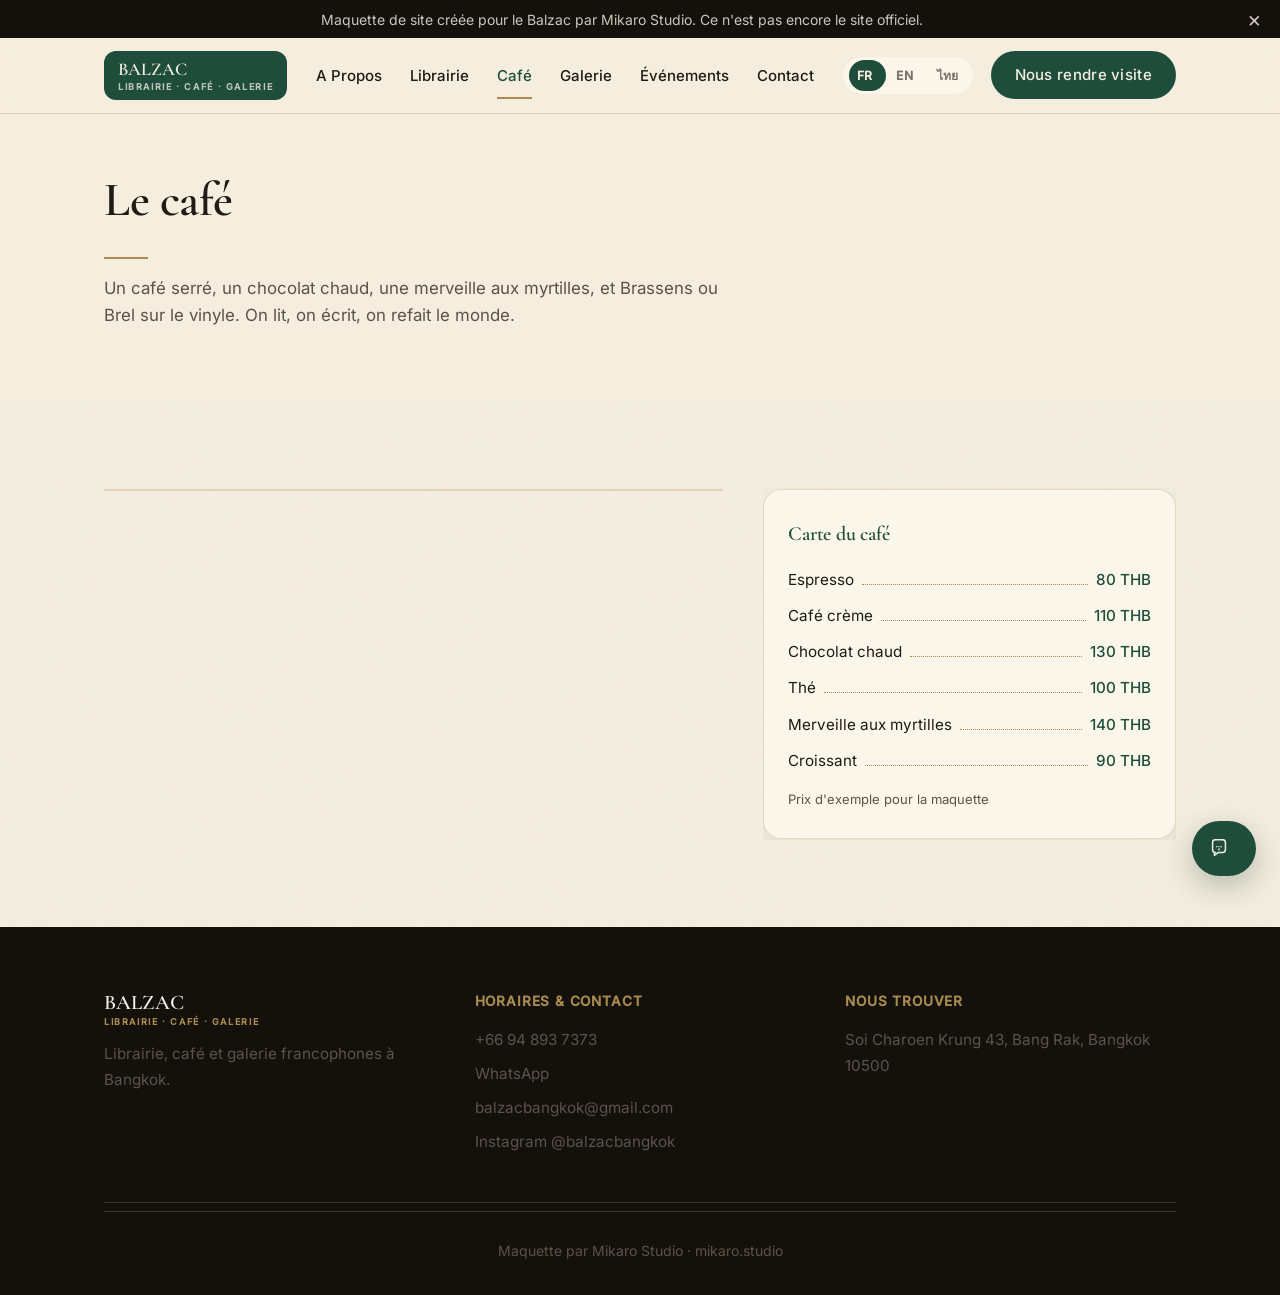
==== cafe.html @ 1f60bd19 "Add Balzac Bangkok live design preview site. Paper and Ink themed static preview with six pages, FR/" ====
<!DOCTYPE html>
<html lang="fr" data-i18n-page-title="title.cafe">
<head>
<meta charset="UTF-8">
<script>document.documentElement.classList.add('js');</script>
<meta name="viewport" content="width=device-width, initial-scale=1.0">
<meta name="robots" content="noindex, nofollow">
<link rel="icon" href="favicon.svg" type="image/svg+xml">
<title>Le caf&eacute; - Balzac Bangkok</title>
<meta name="description" content="Balzac Bangkok caf&eacute;: espresso, hot chocolate and Brassens on vinyl on Charoen Krung 43.">
<link rel="preload" href="fonts/cormorant-garamond-600-latin.woff2" as="font" type="font/woff2" crossorigin>
<link rel="preload" href="fonts/inter-400.woff2" as="font" type="font/woff2" crossorigin>
<link rel="preload" href="fonts/inter-500.woff2" as="font" type="font/woff2" crossorigin>
<link rel="stylesheet" href="assets/css/main.css">
</head>
<body>

<div class="preview-ribbon" role="note">
  <p data-i18n="ribbon.text">Maquette de site cr&eacute;&eacute;e pour le Balzac par Mikaro Studio. Ce n'est pas encore le site officiel.</p>
  <button type="button" class="preview-ribbon-close" aria-label="Close this message" data-i18n-aria-label="ribbon.close">&times;</button>
</div>

<header class="site-header">
  <div class="header-inner">
    <a href="index.html" class="brand-chip logo-missing" aria-label="Balzac Bangkok">
      <span class="brand-chip-text"><span class="name">BALZAC</span><span class="sub">LIBRAIRIE &middot; CAF&Eacute; &middot; GALERIE</span></span>
    </a>
    <div class="nav-drawer">
      <button type="button" class="drawer-close" aria-label="Close menu" data-i18n-aria-label="drawer.close"><svg viewBox="0 0 24 24" fill="none" aria-hidden="true"><path d="M6 6l12 12M18 6L6 18" stroke="currentColor" stroke-width="2" stroke-linecap="round"></path></svg></button>
      <nav class="main-nav" id="primary-nav" aria-label="Primary">
        <ul>
          <li><a href="index.html" data-i18n="nav.about">A Propos</a></li>
          <li><a href="librairie.html" data-i18n="nav.librairie">Librairie</a></li>
          <li><a href="cafe.html" data-i18n="nav.cafe">Caf&eacute;</a></li>
          <li><a href="galerie.html" data-i18n="nav.galerie">Galerie</a></li>
          <li><a href="events.html" data-i18n="nav.events">&Eacute;v&eacute;nements</a></li>
          <li><a href="contact.html" data-i18n="nav.contact">Contact</a></li>
        </ul>
      </nav>
      <div class="header-actions">
        <div class="lang-toggle seg" role="group" aria-label="Language">
          <button type="button" data-lang="fr">FR</button>
          <button type="button" data-lang="en">EN</button>
          <button type="button" data-lang="th">&#x0E44;&#x0E17;&#x0E22;</button>
        </div>
        <a href="contact.html#visit" class="btn btn-cta-header"><span data-i18n="nav.cta">Nous rendre visite</span></a>
      </div>
    </div>
    <div class="nav-scrim"></div>
    <button type="button" class="hamburger" aria-label="Menu" data-i18n-aria-label="hamburger.label" aria-expanded="false" aria-controls="primary-nav"><span></span><span></span><span></span></button>
  </div>
</header>

<main>
  <section class="page-hero">
    <div class="container">
      <div class="section-head" data-reveal>
        <h1 data-i18n="c.h1">Le caf&eacute;</h1>
        <div class="brass-line"></div>
        <p class="section-sub" data-i18n="c.p">Un caf&eacute; serr&eacute;, un chocolat chaud, une merveille aux myrtilles, et Brassens ou Brel sur le vinyle. On lit, on &eacute;crit, on refait le monde.</p>
      </div>
    </div>
  </section>

  <section class="cafe-section">
    <div class="container">
      <div class="cafe-layout">
        <div class="cafe-frame media-frame" data-reveal data-curtain>
          <img class="frame-img" src="assets/img/cafe1.jpeg" alt="" data-i18n-alt="alt.cafe" data-fallback loading="lazy" decoding="async">
        </div>
        <div class="cafe-menu-card" data-reveal="scale">
          <h3 data-i18n="c.menu.title">Carte du caf&eacute;</h3>
          <div class="cafe-menu-list">
            <div class="cafe-menu-row"><span class="name" data-i18n="c.item1">Espresso</span><span class="leader" aria-hidden="true"></span><span class="price">80 THB</span></div>
            <div class="cafe-menu-row"><span class="name" data-i18n="c.item2">Caf&eacute; cr&egrave;me</span><span class="leader" aria-hidden="true"></span><span class="price">110 THB</span></div>
            <div class="cafe-menu-row"><span class="name" data-i18n="c.item3">Chocolat chaud</span><span class="leader" aria-hidden="true"></span><span class="price">130 THB</span></div>
            <div class="cafe-menu-row"><span class="name" data-i18n="c.item4">Th&eacute;</span><span class="leader" aria-hidden="true"></span><span class="price">100 THB</span></div>
            <div class="cafe-menu-row"><span class="name" data-i18n="c.item5">Merveille aux myrtilles</span><span class="leader" aria-hidden="true"></span><span class="price">140 THB</span></div>
            <div class="cafe-menu-row"><span class="name" data-i18n="c.item6">Croissant</span><span class="leader" aria-hidden="true"></span><span class="price">90 THB</span></div>
          </div>
          <p class="cafe-menu-note" data-i18n="c.note">Prix d'exemple pour la maquette</p>
        </div>
      </div>
    </div>
  </section>
</main>

<footer class="site-footer">
  <div class="container">
    <div class="footer-grid">
      <div class="footer-col">
        <a href="index.html" class="footer-logo logo-missing" aria-label="Balzac Bangkok"><span class="footer-logo-text"><span class="name">BALZAC</span><span class="sub">LIBRAIRIE &middot; CAF&Eacute; &middot; GALERIE</span></span></a>
        <p data-i18n="f.tag">Librairie, caf&eacute; et galerie francophones &agrave; Bangkok.</p>
      </div>
      <div class="footer-col">
        <h4 data-i18n="f.col.contact">Horaires &amp; contact</h4>
        <a class="footer-line" href="tel:+66948937373">+66 94 893 7373</a>
        <a class="footer-line" href="https://wa.me/66816964798" target="_blank" rel="noopener">WhatsApp</a>
        <a class="footer-line" href="mailto:balzacbangkok@gmail.com">balzacbangkok@gmail.com</a>
        <a class="footer-line" href="https://instagram.com/balzacbangkok" target="_blank" rel="noopener">Instagram @balzacbangkok</a>
      </div>
      <div class="footer-col">
        <h4 data-i18n="f.col.find">Nous trouver</h4>
        <p data-i18n="f.addr">Soi Charoen Krung 43, Bang Rak, Bangkok 10500</p>
      </div>
    </div>
    <p class="footer-credit" data-i18n="f.credit">Maquette par Mikaro Studio &middot; mikaro.studio</p>
  </div>
</footer>

<a href="https://wa.me/66816964798" target="_blank" rel="noopener" class="float-reserve" aria-label="WhatsApp" data-i18n-aria-label="float.txt">
  <svg viewBox="0 0 24 24" fill="none" stroke="currentColor" stroke-width="1.6" stroke-linecap="round" stroke-linejoin="round" aria-hidden="true"><path d="M8 3h8a3 3 0 0 1 3 3v8a3 3 0 0 1-3 3h-5l-4 3v-3H8a3 3 0 0 1-3-3V6a3 3 0 0 1 3-3z"></path><path d="M9.5 10.5h.01M12 10.5h.01M14.5 10.5h.01"></path><path d="M12 14v-1"></path></svg>
  <span data-i18n="float.txt">&Eacute;crivez-nous</span>
</a>

<script src="assets/js/i18n.js"></script>
<script src="assets/js/main.js"></script>
</body>
</html>
---- assets/css/main.css ----
/* ==========================================================================
   Balzac Bangkok - Design preview
   Fonts
   ========================================================================== */

@font-face {
  font-family: "Cormorant Garamond";
  font-style: normal;
  font-weight: 600;
  font-display: swap;
  src: url("../../fonts/cormorant-garamond-600-latin-ext.woff2") format("woff2");
  unicode-range: U+0100-02BA, U+02BD-02C5, U+02C7-02CC, U+02CE-02D7, U+02DD-02FF, U+0304, U+0308, U+0329, U+1D00-1DBF, U+1E00-1E9F, U+1EF2-1EFF, U+2020, U+20A0-20AB, U+20AD-20C0, U+2113, U+2C60-2C7F, U+A720-A7FF;
}

@font-face {
  font-family: "Cormorant Garamond";
  font-style: normal;
  font-weight: 600;
  font-display: swap;
  src: url("../../fonts/cormorant-garamond-600-latin.woff2") format("woff2");
  unicode-range: U+0000-00FF, U+0131, U+0152-0153, U+02BB-02BC, U+02C6, U+02DA, U+02DC, U+0304, U+0308, U+0329, U+2000-206F, U+20AC, U+2122, U+2191, U+2193, U+2212, U+2215, U+FEFF, U+FFFD;
}

@font-face {
  font-family: "Inter";
  font-style: normal;
  font-weight: 400;
  font-display: swap;
  src: url("../../fonts/inter-400.woff2") format("woff2");
}

@font-face {
  font-family: "Inter";
  font-style: normal;
  font-weight: 500;
  font-display: swap;
  src: url("../../fonts/inter-500.woff2") format("woff2");
}

@font-face {
  font-family: "IBM Plex Sans Thai";
  font-style: normal;
  font-weight: 400;
  font-display: swap;
  src: url("../../fonts/ibm-plex-sans-thai-400.woff2") format("woff2");
}

@font-face {
  font-family: "IBM Plex Sans Thai";
  font-style: normal;
  font-weight: 600;
  font-display: swap;
  src: url("../../fonts/ibm-plex-sans-thai-600.woff2") format("woff2");
}

/* ==========================================================================
   Tokens
   ========================================================================== */

:root {
  --paper: #F5EEDF;
  --ink: #1F1B15;
  --emerald: #1F4D3C;
  --emerald-deep: #143528;
  --gold: #A98B4F;
  --hairline: rgba(169, 139, 79, 0.28);
  --card: #FBF6EA;
  --footer-bg: #14110C;

  --bg: var(--paper);
  --surface: var(--card);
  --surface2: var(--card);
  --text: var(--ink);
  --muted: #5C5347;
  --wine: var(--emerald);
  --wine-deep: var(--emerald-deep);
  --brass: var(--gold);
  --black: var(--footer-bg);

  --cream: var(--paper);
  --wine-dark: var(--emerald-deep);
  --line: var(--hairline);
  --white: var(--card);

  --font-display: "Cormorant Garamond", "Noto Serif Thai", serif;
  --font-body: "Inter", "Noto Sans Thai", sans-serif;
  --font-thai: "IBM Plex Sans Thai", sans-serif;

  --max-width: 1120px;
  --section-pad: 88px;
  --header-h: 76px;
  --ribbon-h: 38px;
  --frame-radius: 18px;
  --shadow-soft: 0 12px 40px rgba(31, 27, 21, 0.08);

  --ease: cubic-bezier(0.22, 1, 0.36, 1);
  --dur: 0.7s;
}

html[lang="th"] {
  --font-display: "IBM Plex Sans Thai", sans-serif;
  --font-body: "IBM Plex Sans Thai", sans-serif;
}

/* ==========================================================================
   Reset
   ========================================================================== */

*,
*::before,
*::after {
  box-sizing: border-box;
}

html {
  color-scheme: light;
}

body {
  margin: 0;
  background: var(--paper);
  color: var(--ink);
  font-family: var(--font-body);
  font-weight: 400;
  font-size: 16px;
  line-height: 1.6;
  -webkit-font-smoothing: antialiased;
  overflow-x: hidden;
  background-image:
    url("data:image/svg+xml,%3Csvg viewBox='0 0 256 256' xmlns='http://www.w3.org/2000/svg'%3E%3Cfilter id='n'%3E%3CfeTurbulence type='fractalNoise' baseFrequency='0.85' numOctaves='4' stitchTiles='stitch'/%3E%3C/filter%3E%3Crect width='100%25' height='100%25' filter='url(%23n)' opacity='0.035'/%3E%3C/svg%3E"),
    radial-gradient(ellipse 80% 50% at 50% -10%, rgba(169, 139, 79, 0.06) 0%, transparent 70%);
}

html[lang="th"] body {
  line-height: 1.7;
}

img {
  max-width: 100%;
  display: block;
}

a {
  color: inherit;
  text-decoration: none;
}

ul {
  list-style: none;
  margin: 0;
  padding: 0;
}

button {
  font-family: inherit;
  cursor: pointer;
}

input,
select,
textarea {
  font-family: inherit;
  font-size: 1rem;
}

h1,
h2,
h3,
h4 {
  font-family: var(--font-display);
  font-weight: 600;
  letter-spacing: -0.01em;
  margin: 0;
  color: var(--text);
  font-feature-settings: "liga", "dlig";
}

p {
  margin: 0;
}

.container {
  max-width: var(--max-width);
  margin: 0 auto;
  padding: 0 24px;
}

section {
  padding: var(--section-pad) 0;
}

@media (max-width: 900px) {
  section {
    padding: 56px 0;
  }
  :root {
    --section-pad: 56px;
  }
}

.visually-hidden {
  position: absolute;
  width: 1px;
  height: 1px;
  padding: 0;
  margin: -1px;
  overflow: hidden;
  clip: rect(0, 0, 0, 0);
  white-space: nowrap;
  border: 0;
}

.band-white {
  background: var(--surface);
  border-top: 1px solid var(--hairline);
}

/* ==========================================================================
   Buttons
   ========================================================================== */

.btn {
  position: relative;
  display: inline-flex;
  align-items: center;
  justify-content: center;
  gap: 8px;
  border: none;
  border-radius: 999px;
  padding: 15px 30px;
  background: var(--emerald);
  color: var(--paper);
  font-weight: 500;
  font-size: 15px;
  letter-spacing: 0.02em;
  overflow: hidden;
  transition: transform 0.35s var(--ease), background-color 0.35s var(--ease), box-shadow 0.35s var(--ease);
}

.btn::after {
  content: "";
  position: absolute;
  top: 0;
  left: -60%;
  width: 40%;
  height: 100%;
  background: linear-gradient(115deg, transparent, rgba(255, 255, 255, 0.55), transparent);
  transform: skewX(-20deg);
  opacity: 0;
}

.btn:hover {
  background: var(--emerald-deep);
  transform: translateY(-2px);
  box-shadow: 0 10px 24px rgba(20, 53, 40, 0.22);
}

.btn:hover::after {
  animation: sheen 0.9s var(--ease);
}

@keyframes sheen {
  0% {
    left: -60%;
    opacity: 0.9;
  }
  100% {
    left: 120%;
    opacity: 0;
  }
}

.btn-ghost {
  background: transparent;
  color: var(--gold);
  border: 1px solid var(--gold);
  box-shadow: none;
}

.btn-ghost:hover {
  background: rgba(169, 139, 79, 0.1);
  color: var(--gold);
  box-shadow: none;
  transform: none;
}

.btn-ghost-brass {
  background: transparent;
  color: var(--brass);
  border: 1.5px solid var(--brass);
  box-shadow: none;
  padding: 10px 22px;
  font-size: 0.85rem;
}

.btn-ghost-brass:hover {
  background: var(--gold);
  color: var(--paper);
}

.btn-outline-light {
  background: transparent;
  color: var(--cream);
  border: 1.5px solid rgba(250, 244, 233, 0.6);
  box-shadow: none;
}

.btn-outline-light:hover {
  background: var(--paper);
  color: var(--emerald);
}

.btn-icon {
  width: 18px;
  height: 18px;
  flex-shrink: 0;
}

/* ==========================================================================
   Eyebrow + section title with brass underline
   ========================================================================== */

.eyebrow {
  display: inline-flex;
  align-items: center;
  gap: 8px;
  color: var(--brass);
  font-size: 0.78rem;
  font-weight: 600;
  letter-spacing: 0.22em;
  text-transform: uppercase;
  margin: 0 0 10px;
}

.eyebrow::before {
  content: "";
  width: 24px;
  height: 1px;
  background: var(--brass);
  flex-shrink: 0;
}

.section-head.center .eyebrow {
  justify-content: center;
}

.section-title {
  font-size: clamp(2.125rem, 4vw, 3.25rem);
  margin-bottom: 14px;
}

.section-head {
  max-width: 640px;
  margin: 0 0 40px;
}

.section-head.center {
  margin-left: auto;
  margin-right: auto;
  text-align: center;
}

.brass-line {
  width: 44px;
  height: 2px;
  background: var(--brass);
  margin: 18px 0 0;
  transform: scaleX(0);
  transform-origin: left;
  transition: transform 0.8s var(--ease);
}

.section-head.center .brass-line {
  margin-left: auto;
  margin-right: auto;
  transform-origin: center;
}

.is-visible .brass-line {
  transform: scaleX(1);
}

.section-sub {
  margin-top: 16px;
  color: var(--muted);
  font-size: 1.05rem;
}

/* ==========================================================================
   Motion system - scroll reveal (opt-in via html.js, F1)
   ========================================================================== */

html.js [data-reveal] {
  opacity: 0;
  transform: translateY(24px);
  transition: opacity var(--dur) var(--ease), transform var(--dur) var(--ease);
  /* Safety net: if the IntersectionObserver never fires (JS error, old
     browser, blocked script), everything is still fully visible by 2.5s. */
  animation: forceReveal 0s 2.5s both;
}

html.js [data-reveal="left"] {
  transform: translate(-32px, 0);
}

html.js [data-reveal="right"] {
  transform: translate(32px, 0);
}

html.js [data-reveal="scale"] {
  transform: scale(0.94);
}

html.js [data-reveal].is-visible {
  opacity: 1;
  transform: none;
}

@keyframes forceReveal {
  to {
    opacity: 1;
    transform: none;
    clip-path: inset(0 0 0 0);
  }
}

/* Sibling stagger: apply .stagger to a grid/list whose direct children carry
   data-reveal, so they cascade in with a 90ms offset instead of firing at once. */
.stagger > [data-reveal]:nth-child(1) { transition-delay: 0ms; }
.stagger > [data-reveal]:nth-child(2) { transition-delay: 90ms; }
.stagger > [data-reveal]:nth-child(3) { transition-delay: 180ms; }
.stagger > [data-reveal]:nth-child(4) { transition-delay: 270ms; }
.stagger > [data-reveal]:nth-child(5) { transition-delay: 360ms; }
.stagger > [data-reveal]:nth-child(6) { transition-delay: 450ms; }

.stagger-fast > [data-reveal]:nth-child(1) { transition-delay: 0ms; }
.stagger-fast > [data-reveal]:nth-child(2) { transition-delay: 60ms; }
.stagger-fast > [data-reveal]:nth-child(3) { transition-delay: 120ms; }
.stagger-fast > [data-reveal]:nth-child(4) { transition-delay: 180ms; }
.stagger-fast > [data-reveal]:nth-child(5) { transition-delay: 240ms; }
.stagger-fast > [data-reveal]:nth-child(6) { transition-delay: 300ms; }
.stagger-fast > [data-reveal]:nth-child(7) { transition-delay: 360ms; }
.stagger-fast > [data-reveal]:nth-child(8) { transition-delay: 420ms; }
.stagger-fast > [data-reveal]:nth-child(9) { transition-delay: 480ms; }
.stagger-fast > [data-reveal]:nth-child(10) { transition-delay: 540ms; }
.stagger-fast > [data-reveal]:nth-child(11) { transition-delay: 600ms; }
.stagger-fast > [data-reveal]:nth-child(12) { transition-delay: 660ms; }

@media (prefers-reduced-motion: reduce) {
  *,
  *::before,
  *::after {
    animation-duration: 0.001ms !important;
    animation-iteration-count: 1 !important;
    transition-duration: 0.001ms !important;
    scroll-behavior: auto !important;
  }

  html.js [data-reveal],
  .hero-cascade-item,
  body.page-home .hero-cascade-item,
  body.page-home .hero-banner,
  .frame-img,
  html.js [data-curtain] {
    opacity: 1 !important;
    transform: none !important;
    transition: none !important;
    animation: none !important;
    clip-path: none !important;
  }
  .brass-line {
    transform: scaleX(1) !important;
  }
  html {
    scroll-behavior: auto;
  }
}

/* ==========================================================================
   Preview ribbon
   ========================================================================== */

.preview-ribbon {
  position: fixed;
  top: 0;
  left: 0;
  right: 0;
  z-index: 1000;
  background: var(--footer-bg);
  color: rgba(245, 238, 223, 0.82);
  font-size: 14px;
  padding: 10px 52px 10px 16px;
  text-align: center;
  transform: translateY(-100%);
  transition: transform 0.6s var(--ease);
}

.preview-ribbon.is-shown {
  transform: translateY(0);
}

.preview-ribbon.is-hidden {
  display: none;
}

.preview-ribbon p {
  max-width: 900px;
  margin: 0 auto;
  line-height: 1.5;
}

.preview-ribbon-close {
  position: absolute;
  right: 4px;
  top: 50%;
  transform: translateY(-50%);
  background: none;
  border: none;
  color: var(--paper);
  font-size: 22px;
  line-height: 1;
  width: 44px;
  height: 44px;
  padding: 0;
  opacity: 0.8;
  transition: opacity 0.2s ease;
  cursor: pointer;
}

.preview-ribbon-close:hover {
  opacity: 1;
}

/* ==========================================================================
   Header (F3: always solid, 76px, logo chip, centered nav)
   ========================================================================== */

.site-header {
  position: fixed;
  top: 0;
  left: 0;
  right: 0;
  z-index: 900;
  height: var(--header-h);
  min-height: var(--header-h);
  max-height: var(--header-h);
  display: flex;
  align-items: center;
  background: rgba(245, 238, 223, 0.92);
  backdrop-filter: blur(10px);
  -webkit-backdrop-filter: blur(10px);
  border-bottom: 1px solid var(--hairline);
  box-shadow: none;
}

body.has-ribbon {
  padding-top: var(--ribbon-h);
}

body.has-ribbon .site-header {
  transform: translateY(var(--ribbon-h));
}

@media (max-width: 560px) {
  :root {
    --ribbon-h: 64px;
  }
}

.header-inner {
  width: 100%;
  max-width: var(--max-width);
  margin: 0 auto;
  padding: 0 24px;
  display: grid;
  grid-template-columns: auto 1fr auto;
  align-items: center;
  gap: 20px;
}

/* Logo chip */

.brand-chip {
  display: inline-flex;
  align-items: center;
  gap: 10px;
  background: var(--emerald);
  border-radius: 12px;
  padding: 8px 14px;
  transition: transform 0.3s var(--ease), box-shadow 0.3s var(--ease);
}

.brand-chip:hover {
  transform: translateY(-1px);
  box-shadow: 0 8px 18px rgba(20, 53, 40, 0.22);
}

.brand-chip-logo {
  height: 34px;
  width: auto;
  display: block;
}

.brand-chip-text {
  display: none;
  flex-direction: column;
  line-height: 1.1;
}

.brand-chip.logo-missing .brand-chip-logo {
  display: none;
}

.brand-chip.logo-missing .brand-chip-text {
  display: flex;
}

.brand-chip-text .name {
  font-family: var(--font-display);
  font-weight: 600;
  font-size: 18px;
  color: var(--paper);
  line-height: 1.15;
}

.brand-chip-text .sub {
  font-family: var(--font-body);
  font-weight: 600;
  font-size: 9px;
  letter-spacing: 0.18em;
  color: rgba(245, 238, 223, 0.75);
  margin-top: 2px;
}

/* Nav + actions share a "drawer" wrapper: flat on desktop (display:contents),
   a sliding panel on mobile. */

.nav-drawer {
  display: contents;
}

.main-nav {
  justify-self: center;
}

.main-nav ul {
  display: flex;
  align-items: center;
  gap: 28px;
}

.main-nav a {
  position: relative;
  font-size: 15px;
  font-weight: 500;
  color: var(--ink);
  padding-bottom: 8px;
  transition: color 0.25s ease;
}

.main-nav a:hover {
  color: var(--emerald);
}

.main-nav a::after {
  content: "";
  position: absolute;
  left: 0;
  bottom: -6px;
  width: 100%;
  height: 2px;
  background: var(--brass);
  transform: scaleX(0);
  transform-origin: center;
  transition: transform 0.35s var(--ease);
}

.main-nav a:hover::after,
.main-nav a.active::after {
  transform: scaleX(1);
}

.main-nav a.active {
  color: var(--wine);
}

.header-actions {
  justify-self: end;
  display: flex;
  align-items: center;
  gap: 18px;
}

.lang-toggle.seg {
  position: relative;
  display: flex;
  align-items: center;
  gap: 2px;
  background: var(--surface2);
  border-radius: 999px;
  padding: 3px;
}

.lang-toggle.seg .lang-thumb {
  position: absolute;
  top: 3px;
  left: 3px;
  height: calc(100% - 6px);
  background: var(--wine);
  border-radius: 999px;
  transition: transform 0.3s var(--ease);
  pointer-events: none;
  z-index: 0;
}

.lang-toggle.seg button {
  position: relative;
  z-index: 1;
  background: none;
  border: none;
  color: var(--text);
  font-size: 0.76rem;
  font-weight: 600;
  letter-spacing: 0.02em;
  padding: 6px 11px;
  border-radius: 999px;
  opacity: 0.6;
  transition: opacity 0.2s ease, color 0.25s ease;
}

.lang-toggle.seg button:hover {
  opacity: 1;
}

.lang-toggle.seg button.active {
  background: transparent;
  color: var(--cream);
  opacity: 1;
}

.btn-cta-header {
  padding: 12px 24px;
  box-shadow: 0 0 0 0 rgba(185, 138, 62, 0);
  transition: transform 0.35s var(--ease), background-color 0.35s var(--ease), box-shadow 0.35s var(--ease);
}

.btn-cta-header:hover {
  box-shadow: 0 0 0 3px rgba(185, 138, 62, 0.45), 0 10px 24px rgba(87, 17, 25, 0.28);
}

.btn-cta-header.bounce-in {
  animation: none;
}

body.page-home .btn-cta-header.bounce-in {
  animation: ctaBounce 0.7s var(--ease) 1.1s forwards;
}

@keyframes ctaBounce {
  0% { transform: scale(1); }
  40% { transform: scale(1.07); }
  70% { transform: scale(0.98); }
  100% { transform: scale(1); }
}

.nav-scrim {
  display: none;
}

.hamburger {
  display: none;
  flex-direction: column;
  justify-content: center;
  align-items: center;
  gap: 5px;
  width: 44px;
  height: 44px;
  background: none;
  border: none;
  padding: 0;
  justify-self: end;
  cursor: pointer;
}

.hamburger span {
  display: block;
  height: 2px;
  width: 26px;
  background: var(--text);
  transition: transform 0.35s var(--ease), opacity 0.35s var(--ease);
}

.hamburger.is-open span:nth-child(1) {
  transform: translateY(7px) rotate(45deg);
}

.hamburger.is-open span:nth-child(2) {
  opacity: 0;
}

.hamburger.is-open span:nth-child(3) {
  transform: translateY(-7px) rotate(-45deg);
}

.drawer-close {
  display: none;
}

@media (max-width: 900px) {
  .header-inner {
    grid-template-columns: auto auto;
    justify-content: space-between;
  }

  .nav-drawer {
    display: flex;
    flex-direction: column;
    position: fixed;
    top: 0;
    right: 0;
    height: 100vh;
    height: 100dvh;
    width: min(320px, 88vw);
    background: rgba(251, 246, 234, 0.98);
    backdrop-filter: blur(12px);
    -webkit-backdrop-filter: blur(12px);
    padding: calc(var(--header-h) + 24px) 24px 28px;
    box-shadow: -12px 0 40px rgba(31, 27, 21, 0.12);
    border-left: 1px solid var(--hairline);
    transform: translateX(100%);
    transition: transform 0.3s var(--ease);
    z-index: 950;
    overflow-y: auto;
  }

  .nav-drawer.is-open {
    transform: translateX(0);
  }

  .main-nav {
    justify-self: auto;
    width: 100%;
  }

  .main-nav ul {
    flex-direction: column;
    align-items: stretch;
    gap: 0;
    width: 100%;
  }

  .main-nav ul li {
    width: 100%;
  }

  .main-nav a {
    display: block;
    color: var(--text);
    font-size: 20px;
    padding: 20px 12px 20px 16px;
    border-left: 3px solid transparent;
  }

  .main-nav a:hover {
    color: var(--text);
  }

  .main-nav a::after {
    display: none;
  }

  .main-nav a.active {
    border-left-color: var(--emerald);
    color: var(--ink);
    background: rgba(31, 77, 60, 0.08);
  }

  .header-actions {
    justify-self: auto;
    flex-direction: column;
    align-items: stretch;
    gap: 20px;
    margin-top: auto;
    padding-top: 24px;
    width: 100%;
  }

  .lang-toggle.seg {
    background: var(--surface2);
    justify-content: center;
  }

  .lang-toggle.seg button {
    color: var(--text);
    min-height: 44px;
  }

  .header-actions .btn {
    width: 100%;
    min-height: 48px;
  }

  .hamburger {
    display: flex;
  }

  .hamburger.is-open {
    visibility: hidden;
    pointer-events: none;
  }

  .drawer-close {
    display: flex;
    align-items: center;
    justify-content: center;
    position: absolute;
    top: 16px;
    right: 16px;
    width: 44px;
    height: 44px;
    border-radius: 50%;
    background: var(--card);
    border: 1px solid var(--hairline);
    color: var(--ink);
    padding: 0;
    flex-shrink: 0;
    z-index: 2;
    transition: background-color 0.2s ease;
  }

  .drawer-close svg {
    width: 20px;
    height: 20px;
  }

  .drawer-close:hover {
    background: var(--paper);
  }

  .nav-scrim {
    display: block;
    position: fixed;
    inset: 0;
    background: rgba(0, 0, 0, 0.55);
    opacity: 0;
    pointer-events: none;
    transition: opacity 0.3s ease;
    z-index: 940;
  }

  .nav-scrim.is-open {
    opacity: 1;
    pointer-events: auto;
  }
}

/* ==========================================================================
   Floating reserve button
   ========================================================================== */

.float-reserve {
  position: fixed;
  right: 24px;
  bottom: 24px;
  z-index: 800;
  display: flex;
  align-items: center;
  gap: 10px;
  background: var(--emerald);
  color: var(--paper);
  border-radius: 999px;
  padding: 16px;
  box-shadow: 0 10px 30px rgba(20, 53, 40, 0.28);
  overflow: hidden;
  transition: padding 0.4s var(--ease), background-color 0.3s ease, transform 0.3s var(--ease);
}

.float-reserve svg {
  width: 22px;
  height: 22px;
  flex-shrink: 0;
}

.float-reserve span {
  max-width: 0;
  opacity: 0;
  overflow: hidden;
  white-space: nowrap;
  font-weight: 500;
  font-size: 0.9rem;
  transition: max-width 0.4s var(--ease), opacity 0.3s ease;
}

.float-reserve:hover {
  background: var(--emerald-deep);
  padding: 16px 22px;
  transform: translateY(-2px);
}

.float-reserve:hover span {
  max-width: 140px;
  opacity: 1;
}

.float-reserve.pulse {
  animation: pulse-once 1.4s var(--ease);
}

@keyframes pulse-once {
  0% {
    box-shadow: 0 10px 30px rgba(87, 17, 25, 0.35), 0 0 0 0 rgba(122, 30, 43, 0.55);
  }
  70% {
    box-shadow: 0 10px 30px rgba(87, 17, 25, 0.35), 0 0 0 18px rgba(122, 30, 43, 0);
  }
  100% {
    box-shadow: 0 10px 30px rgba(87, 17, 25, 0.35), 0 0 0 0 rgba(122, 30, 43, 0);
  }
}

@media (max-width: 560px) {
  .float-reserve {
    right: 16px;
    bottom: 16px;
  }
}

/* ==========================================================================
   Hero (F4: split collage layout)
   ========================================================================== */

.hero {
  position: relative;
  padding-top: calc(var(--header-h) + 40px);
  padding-bottom: 56px;
  background: var(--bg);
  overflow: visible;
}

.hero::before {
  display: none;
}

.hero-cascade-item {
  opacity: 1;
  transform: none;
}

body.page-home .hero-cascade-item {
  opacity: 0;
  transform: translateY(20px);
  animation: hero-in 0.8s var(--ease) forwards;
}

.hero-inner {
  max-width: var(--max-width);
  margin: 0 auto;
  padding: 0 24px;
  position: relative;
  z-index: 2;
}

.hero-grid {
  display: grid;
  grid-template-columns: 1fr;
  gap: 40px;
  align-items: center;
}

.hero-text {
  max-width: 620px;
}

.hero-delay-1 { animation-delay: 0ms; }
.hero-delay-2 { animation-delay: 80ms; }
.hero-delay-3 { animation-delay: 160ms; }
.hero-delay-4 { animation-delay: 240ms; }
.hero-delay-5 { animation-delay: 320ms; }

@keyframes hero-in {
  to {
    opacity: 1;
    transform: none;
  }
}

.hero-tagline {
  display: inline-flex;
  align-items: center;
  gap: 10px;
  color: var(--brass);
  font-size: 11px;
  font-weight: 600;
  letter-spacing: 0.24em;
  text-transform: uppercase;
  margin-bottom: 18px;
}

.hero-tagline::before {
  content: "";
  width: 22px;
  height: 1px;
  background: var(--brass);
}

.hero h1 {
  font-size: clamp(3rem, 6vw, 5.25rem);
  line-height: 1.06;
  margin-bottom: 20px;
  color: var(--text);
}

.hero .hero-sub {
  font-size: 1.1rem;
  color: var(--muted);
  margin-bottom: 32px;
  max-width: 540px;
}

.hero-ctas {
  display: flex;
  flex-wrap: wrap;
  gap: 14px;
  margin-bottom: 40px;
}

.hero-media {
  display: block;
  position: relative;
  width: calc(100% - 40px);
  margin: 0 auto;
  aspect-ratio: 16 / 10;
  border-radius: var(--frame-radius);
  overflow: hidden;
  box-shadow: var(--shadow-soft);
}

.hero-media img {
  width: 100%;
  height: 100%;
  object-fit: cover;
}

.trust-bar {
  display: grid;
  gap: 14px;
  margin-top: 8px;
}

.trust-bar li {
  display: flex;
  align-items: flex-start;
  gap: 10px;
  font-size: 0.9rem;
  color: var(--muted);
}

.trust-bar li::before {
  content: "";
  width: 6px;
  height: 6px;
  border-radius: 50%;
  background: var(--brass);
  margin-top: 7px;
  flex-shrink: 0;
}

/* Collage: mobile stack, desktop grid */

.hero-collage {
  display: block;
  position: relative;
  width: 100%;
  margin-top: 8px;
}

.hero-media {
  display: none;
}

.hero-collage-ring {
  display: none;
}

.hero-collage-grid {
  display: flex;
  flex-direction: column;
  gap: 16px;
}

.collage-main {
  width: 100%;
  aspect-ratio: 3 / 4;
  border-radius: var(--frame-radius);
  overflow: hidden;
  box-shadow: var(--shadow-soft);
}

.collage-main img,
.collage-print img {
  width: 100%;
  height: 100%;
  object-fit: cover;
}

.collage-print {
  width: 100%;
  aspect-ratio: 4 / 5;
  border-radius: var(--frame-radius);
  overflow: hidden;
  box-shadow: var(--shadow-soft);
  transform: none;
}

.collage-badge {
  display: none;
}

/* Mobile magazine-cover hero (hidden on desktop) */

.hero-banner {
  display: none;
}

.hero-cover-overlay {
  display: contents;
}

.hero-cover-bottom {
  display: contents;
}

@media (max-width: 900px) {
  .hero {
    padding-top: var(--header-h);
    padding-bottom: 48px;
  }

  .hero-inner {
    padding: 0;
  }

  .hero-text {
    max-width: none;
  }

  .hero-cover-block {
    position: relative;
    width: 100vw;
    margin-left: calc(50% - 50vw);
  }

  .hero-banner {
    display: block;
    position: relative;
    width: 100%;
    aspect-ratio: 4 / 5;
    overflow: hidden;
    border-radius: 0;
    box-shadow: none;
    background: linear-gradient(180deg, var(--wine) 0%, var(--black) 100%);
  }

  body.page-home .hero-banner {
    opacity: 0;
    transform: scale(1.04);
    animation: hero-banner-in 0.8s var(--ease) forwards;
  }

  .hero-banner .frame-img {
    width: 100%;
    height: 100%;
    object-fit: cover;
  }

  .hero-banner-scrim {
    position: absolute;
    inset: 0;
    background: linear-gradient(to top, rgba(20, 17, 16, 0.9) 0%, transparent 45%);
    pointer-events: none;
    z-index: 1;
  }

  .hero-cover-overlay {
    display: flex;
    flex-direction: column;
    justify-content: space-between;
    position: absolute;
    inset: 0;
    z-index: 2;
    pointer-events: none;
  }

  .hero-cover-block .hero-tagline {
    align-self: flex-start;
    margin: 16px 0 0 16px;
    padding: 7px 12px;
    border: 1px solid var(--brass);
    border-radius: 999px;
    background: rgba(34, 26, 21, 0.55);
    backdrop-filter: blur(10px);
    -webkit-backdrop-filter: blur(10px);
    color: var(--cream);
    font-size: 11px;
    letter-spacing: 0.18em;
    gap: 0;
    pointer-events: auto;
  }

  .hero-cover-block .hero-tagline::before {
    display: none;
  }

  .hero-cover-bottom {
    padding: 0 20px 24px;
    pointer-events: auto;
  }

  .hero-cover-block h1 {
    font-size: clamp(38px, 10vw, 46px);
    line-height: 1.08;
    color: var(--cream);
    margin-bottom: 10px;
  }

  .hero-cover-block .hero-sub {
    font-size: 15px;
    color: var(--muted);
    margin-bottom: 0;
    max-width: none;
  }

  body.page-home .hero-cover-block .hero-delay-1 {
    opacity: 1;
    transform: none;
    animation: none;
  }

  .hero-ctas {
    flex-direction: column;
    gap: 12px;
    margin-bottom: 32px;
    padding: 20px 20px 0;
  }

  .hero-ctas .btn {
    width: 100%;
    min-height: 48px;
  }

  .trust-bar {
    padding: 0 20px;
    margin-top: 0;
  }

  .hero-collage {
    display: none;
  }
}

@keyframes hero-banner-in {
  to {
    opacity: 1;
    transform: scale(1);
  }
}

@media (min-width: 900px) {
  .hero {
    min-height: 82vh;
    display: flex;
    align-items: center;
    padding-top: calc(var(--header-h) + 20px);
    padding-bottom: 48px;
  }

  .hero-grid {
    grid-template-columns: 45% 55%;
    gap: 48px;
  }

  .hero-media {
    display: none;
  }

  .hero-collage {
    display: block;
    position: relative;
    width: 100%;
    overflow: visible;
    margin-top: 0;
  }

  .hero-collage-ring {
    display: block;
    position: absolute;
    width: 108%;
    aspect-ratio: 1;
    border: 1px solid rgba(201, 161, 94, 0.14);
    border-radius: 50%;
    top: 50%;
    left: 50%;
    transform: translate(-50%, -48%);
    pointer-events: none;
    z-index: 0;
  }

  .hero-collage-grid {
    display: grid;
    grid-template-columns: 1fr 0.44fr;
    gap: 20px;
    position: relative;
    z-index: 1;
    padding-bottom: 48px;
    overflow: visible;
  }

  .collage-main {
    grid-column: 1;
    grid-row: 1 / 3;
    aspect-ratio: 3 / 4;
    width: 100%;
    animation: none;
  }

  body.page-home .collage-main {
    animation: collageMainIn 0.9s var(--ease) 0.15s forwards;
  }

  .collage-print {
    grid-column: 2;
    grid-row: 2;
    aspect-ratio: 4 / 5;
    transform: translateY(40px);
    align-self: end;
    animation: none;
  }

  body.page-home .collage-print {
    animation: collageOverlayIn 0.9s var(--ease) 0.4s forwards;
  }

  .collage-badge {
    display: block;
    grid-column: 2;
    grid-row: 1;
    justify-self: end;
    align-self: start;
    width: 108px;
    height: 108px;
    margin-top: 4px;
    margin-right: -4px;
    position: relative;
    z-index: 2;
    filter: drop-shadow(0 10px 18px rgba(0, 0, 0, 0.45));
    animation: none;
  }

  body.page-home .collage-badge {
    animation: collageBadgeIn 0.8s var(--ease) 0.65s forwards;
  }

  .collage-badge svg {
    width: 100%;
    height: 100%;
  }
}

@keyframes collageMainIn {
  from {
    opacity: 0;
    transform: scale(0.92) rotate(-2deg);
  }
  to {
    opacity: 1;
    transform: scale(1) rotate(0deg);
  }
}

@keyframes collageOverlayIn {
  from {
    opacity: 0;
    transform: rotate(-14deg) translateY(24px) scale(0.9);
  }
  to {
    opacity: 1;
    transform: rotate(-3deg) translateY(0) scale(1);
  }
}

@keyframes collageBadgeIn {
  from {
    opacity: 0;
    transform: scale(0.4) rotate(-30deg);
  }
  to {
    opacity: 1;
    transform: scale(1) rotate(0deg);
  }
}

/* ==========================================================================
   This week board (F6: per-item CTA cards)
   ========================================================================== */

.week-board {
  background: var(--ink);
  border: 1px solid var(--gold);
  border-radius: 20px;
  padding: 48px 32px;
  color: var(--paper);
  position: relative;
  box-shadow: var(--shadow-soft);
}

.week-board::before {
  content: "";
  position: absolute;
  inset: 8px;
  border: 1px solid rgba(169, 139, 79, 0.35);
  border-radius: 14px;
  pointer-events: none;
}

.week-board .section-title {
  color: var(--paper);
}

.week-item {
  text-align: center;
  padding: 24px;
  border-radius: 14px;
  background: var(--paper);
  border: 1px solid var(--hairline);
  display: flex;
  flex-direction: column;
  align-items: center;
}

.week-item h3 {
  font-size: 1.1rem;
  color: var(--emerald);
  margin-bottom: 10px;
  font-weight: 600;
}

.week-item p {
  font-size: 0.92rem;
  color: var(--ink);
  margin-bottom: 20px;
}

.week-item .btn-ghost-brass {
  margin-top: auto;
  color: var(--gold);
  border-color: var(--gold);
}

.week-item .btn-ghost-brass:hover {
  background: rgba(169, 139, 79, 0.12);
  color: var(--emerald);
}

.week-note {
  text-align: center;
  margin-top: 20px;
  font-size: 14px;
  color: rgba(245, 238, 223, 0.72);
  position: relative;
  z-index: 1;
}

.week-board .section-head {
  max-width: none;
}

.week-grid {
  display: grid;
  gap: 24px;
  margin-top: 40px;
}

@media (min-width: 700px) {
  .week-grid {
    grid-template-columns: repeat(3, 1fr);
  }
}

/* flip-fade entrance for week cards */
html.js .week-item {
  opacity: 0;
  transform: rotateX(-12deg) translateY(16px);
  transition: opacity 0.6s var(--ease), transform 0.6s var(--ease);
  transform-origin: top center;
}

html.js .week-board.is-visible .week-item {
  opacity: 1;
  transform: none;
}

html.js .week-board.is-visible .week-item:nth-child(1) { transition-delay: 0ms; }
html.js .week-board.is-visible .week-item:nth-child(2) { transition-delay: 120ms; }
html.js .week-board.is-visible .week-item:nth-child(3) { transition-delay: 240ms; }

/* ==========================================================================
   Cards
   ========================================================================== */

.card {
  background: var(--surface2);
  border: 1px solid var(--hairline);
  border-radius: var(--frame-radius);
  box-shadow: var(--shadow-soft);
  transition: transform 0.35s var(--ease), box-shadow 0.35s var(--ease);
}

.card:hover {
  transform: translateY(-4px);
  box-shadow: 0 24px 56px rgba(0, 0, 0, 0.55);
}

/* ==========================================================================
   Gallery
   ========================================================================== */

.gallery-section .section-head {
  position: relative;
  z-index: 2;
  margin-bottom: 48px;
}

.gallery-grid {
  display: grid;
  gap: 24px;
  margin-top: 0;
}

.gallery-item {
  border-radius: var(--frame-radius);
  overflow: hidden;
  aspect-ratio: 4 / 3;
  position: relative;
  box-shadow: var(--shadow-soft);
}

.gallery-item img {
  width: 100%;
  height: 100%;
  object-fit: cover;
  transition: transform 0.6s var(--ease);
}

.gallery-item:hover img {
  transform: scale(1.04);
}

.gallery-foot {
  text-align: center;
  margin-top: 40px;
}

@media (min-width: 700px) {
  .gallery-grid {
    grid-template-columns: repeat(3, 1fr);
  }
}

/* ==========================================================================
   Reviews (F5: white band, wine top border)
   ========================================================================== */

.reviews-grid {
  display: grid;
  gap: 24px;
  margin-top: 8px;
}

.review-card {
  padding: 32px;
  background: var(--card);
  color: var(--ink);
  border: 1px solid var(--hairline);
  box-shadow: 0 8px 28px rgba(31, 27, 21, 0.06);
  transition: transform 0.35s var(--ease), box-shadow 0.35s var(--ease);
}

.review-card .quote {
  color: var(--ink);
}

.review-card .author {
  color: var(--muted);
}

.review-card:hover {
  transform: translateY(-4px);
  box-shadow: 0 16px 40px rgba(31, 27, 21, 0.1);
}

.reviews-grid .review-card:first-child {
  transform: rotate(-0.5deg);
}

.reviews-grid .review-card:nth-child(2) {
  transform: rotate(0.5deg);
}

.reviews-grid .review-card:first-child:hover,
.reviews-grid .review-card:nth-child(2):hover {
  transform: translateY(-4px) rotate(0deg);
}

.stars {
  display: flex;
  gap: 4px;
  margin-bottom: 16px;
}

.stars span {
  width: 16px;
  height: 16px;
  display: inline-block;
  background: var(--brass);
  clip-path: polygon(50% 0%, 63% 35%, 100% 38%, 72% 61%, 82% 96%, 50% 76%, 18% 96%, 28% 61%, 0% 38%, 37% 35%);
}

.review-card p.quote {
  font-size: 1.02rem;
  line-height: 1.6;
  margin-bottom: 18px;
}

.review-card .author {
  font-size: 14px;
  color: var(--muted);
  font-weight: 500;
}

.review-sample-note {
  text-align: center;
  margin-top: 28px;
  font-size: 14px;
  color: var(--muted);
}

@media (min-width: 700px) {
  .reviews-grid {
    grid-template-columns: repeat(2, 1fr);
  }
}

/* ==========================================================================
   Closing band
   ========================================================================== */

.closing-band {
  background: var(--emerald);
  color: var(--paper);
  text-align: center;
  border-top: 1px solid var(--hairline);
}

.closing-band h2 {
  color: var(--paper);
  font-size: clamp(1.8rem, 4vw, 2.6rem);
  margin-bottom: 32px;
}

/* ==========================================================================
   Generic page hero (inner pages)
   ========================================================================== */

.page-hero {
  padding: calc(var(--header-h) + 48px) 0 32px;
  text-align: left;
  background: var(--bg);
}

.page-hero h1 {
  font-size: clamp(2rem, 4.4vw, 3rem);
}

.page-hero .section-sub {
  max-width: 640px;
}

/* ==========================================================================
   Menu page (F7: priced rows with thumbnails)
   ========================================================================== */

.menu-price-note {
  margin-top: 12px;
  font-size: 14px;
  color: var(--muted);
}

.menu-categories {
  display: flex;
  flex-direction: column;
  gap: 48px;
}

.menu-category-head {
  margin-bottom: 20px;
}

.menu-category-head h2 {
  font-size: 1.5rem;
  margin-bottom: 10px;
}

.menu-rows {
  display: flex;
  flex-direction: column;
}

.menu-row {
  display: flex;
  align-items: center;
  flex-wrap: nowrap;
  gap: 18px;
  width: 100%;
  text-align: left;
  font: inherit;
  color: inherit;
  background: none;
  border: none;
  cursor: pointer;
  padding: 14px 12px;
  border-radius: 12px;
  border-bottom: 1px solid var(--line);
  transition: transform 0.3s var(--ease), background-color 0.3s var(--ease), box-shadow 0.3s var(--ease);
}

.menu-rows .menu-row:last-child {
  border-bottom: none;
}

.menu-row:hover {
  background: var(--surface2);
  transform: translateY(-2px);
  box-shadow: 0 12px 24px rgba(0, 0, 0, 0.35);
}

.menu-thumb {
  width: 72px;
  height: 72px;
  border-radius: 10px;
  overflow: hidden;
  flex-shrink: 0;
  position: relative;
}

.menu-thumb img {
  width: 100%;
  height: 100%;
  object-fit: cover;
}

.menu-row-name {
  font-family: var(--font-display);
  font-size: 19px;
  font-weight: 600;
  flex-shrink: 0;
}

.menu-row-leader {
  flex: 1;
  height: 0;
  border-bottom: 2px dotted rgba(185, 138, 62, 0.5);
  margin: 0 4px;
  align-self: flex-end;
  margin-bottom: 6px;
}

.menu-row-price {
  font-weight: 600;
  color: var(--wine);
  font-size: 1.05rem;
  flex-shrink: 0;
  white-space: nowrap;
  transition: transform 0.3s var(--ease);
}

.menu-row:hover .menu-row-price {
  transform: scale(1.05);
}

.menu-lunch-banner {
  margin-top: 12px;
  padding: 32px;
  text-align: center;
  background: var(--wine-deep);
  color: var(--text);
  border: 1px solid var(--hairline);
  border-radius: 16px;
}

.menu-lunch-banner p {
  font-family: var(--font-display);
  font-size: 1.2rem;
  margin-bottom: 20px;
}

@media (max-width: 560px) {
  .menu-row-name {
    font-size: 16px;
  }
  .menu-thumb {
    width: 56px;
    height: 56px;
  }
}

/* ==========================================================================
   Events page
   ========================================================================== */

.event-media {
  margin-top: 8px;
  border-radius: 16px;
  overflow: hidden;
  aspect-ratio: 21 / 9;
  box-shadow: 0 14px 34px rgba(34, 26, 21, 0.1);
  position: relative;
}

.event-media img {
  width: 100%;
  height: 100%;
  object-fit: cover;
}

.event-media-overlay {
  position: absolute;
  left: 0;
  right: 0;
  bottom: 0;
  background: rgba(13, 11, 10, 0.82);
  color: var(--text);
  padding: 20px 28px;
  font-size: 0.98rem;
  line-height: 1.6;
}

@media (max-width: 700px) {
  .event-media {
    aspect-ratio: 4 / 5;
  }
}

/* ==========================================================================
   Private room page (F8: two-column from the start)
   ========================================================================== */

.private-hero-grid {
  display: grid;
  grid-template-columns: 1fr;
  gap: 44px;
  align-items: center;
}

.private-features {
  display: grid;
  gap: 16px;
  margin: 28px 0 32px;
}

.private-features li {
  display: flex;
  align-items: center;
  gap: 12px;
  font-size: 1rem;
  font-weight: 500;
}

.private-features li::before {
  content: "";
  width: 8px;
  height: 8px;
  border-radius: 50%;
  background: var(--brass);
  flex-shrink: 0;
}

.private-collage,
.photo-duo {
  display: grid;
  grid-template-columns: 1fr 1fr;
  gap: 20px;
  padding-bottom: 40px;
  overflow: visible;
}

.photo-duo-item:nth-child(2),
.private-collage .photo-duo-item:nth-child(2) {
  transform: translateY(40px);
}

.photo-duo .media-frame,
.photo-duo .gallery-trigger,
.private-collage .media-frame,
.private-collage .gallery-trigger {
  border-radius: var(--frame-radius);
  overflow: hidden;
  box-shadow: var(--shadow-soft);
  display: block;
  width: 100%;
  padding: 0;
  border: none;
  background: none;
  cursor: pointer;
  font: inherit;
  text-align: inherit;
  aspect-ratio: 4 / 5;
}

.private-section {
  padding-bottom: calc(var(--section-pad) + 40px);
  overflow: visible;
}

@media (min-width: 900px) {
  .private-hero-grid {
    grid-template-columns: 1.05fr 0.95fr;
  }
}

/* ==========================================================================
   Contact page + reservation form
   ========================================================================== */

.reserve-section,
#visit {
  scroll-margin-top: 110px;
}

.reserve-form {
  background: var(--surface);
  border: 1px solid var(--hairline);
  border-radius: var(--frame-radius);
  padding: 28px;
  max-width: 720px;
  margin: 0 auto;
}

.form-grid {
  display: grid;
  gap: 20px;
}

.form-field {
  display: flex;
  flex-direction: column;
}

.form-field label {
  font-size: 14px;
  font-weight: 500;
  color: var(--text);
  margin-bottom: 8px;
  opacity: 1;
}

.form-field input,
.form-field select,
.form-field textarea {
  border: 1px solid var(--hairline);
  border-radius: 12px;
  padding: 14px 16px;
  background: var(--surface2);
  color: var(--text);
  font-size: 16px;
  transition: border-color 0.25s ease, box-shadow 0.25s ease;
}

.form-field input::placeholder,
.form-field textarea::placeholder {
  color: var(--muted);
}

.form-field select {
  appearance: none;
  -webkit-appearance: none;
  padding-right: 44px;
  background-image: url("data:image/svg+xml,%3Csvg xmlns='http://www.w3.org/2000/svg' width='12' height='8' viewBox='0 0 12 8' fill='none'%3E%3Cpath d='M1 1.5L6 6.5L11 1.5' stroke='%23C9A15E' stroke-width='1.5' stroke-linecap='round' stroke-linejoin='round'/%3E%3C/svg%3E");
  background-repeat: no-repeat;
  background-position: right 16px center;
  background-size: 12px 8px;
}

.form-field input:focus,
.form-field select:focus,
.form-field textarea:focus {
  outline: none;
  border-color: var(--brass);
  box-shadow: 0 0 0 3px rgba(201, 161, 94, 0.18);
}

.form-field input:-webkit-autofill,
.form-field input:-webkit-autofill:hover,
.form-field input:-webkit-autofill:focus,
.form-field select:-webkit-autofill,
.form-field textarea:-webkit-autofill {
  -webkit-box-shadow: 0 0 0 1000px var(--surface2) inset !important;
  box-shadow: 0 0 0 1000px var(--surface2) inset !important;
  -webkit-text-fill-color: var(--text) !important;
  caret-color: var(--text);
  border: 1px solid var(--hairline);
}

.form-field textarea {
  resize: vertical;
  min-height: 100px;
}

.form-row {
  display: grid;
  gap: 20px;
}

.form-actions {
  margin-top: 8px;
}

.form-actions .btn {
  width: 100%;
  min-height: 48px;
}

.info-grid {
  display: grid;
  gap: 20px;
  margin-top: 8px;
}

.info-card {
  padding: 28px;
  text-align: left;
}

.info-card h3 {
  font-size: 1rem;
  color: var(--brass);
  letter-spacing: 0.04em;
  text-transform: uppercase;
  margin-bottom: 10px;
  font-family: var(--font-body);
  font-weight: 600;
}

.info-card p,
.info-card a {
  font-size: 1.05rem;
  font-weight: 500;
  color: var(--text);
}

@media (min-width: 640px) {
  .form-row {
    grid-template-columns: repeat(2, 1fr);
  }
}

@media (min-width: 700px) {
  .info-grid {
    grid-template-columns: repeat(4, 1fr);
  }
}

.map-card {
  margin-top: 40px;
  overflow: hidden;
  padding: 4px;
  background: var(--surface);
  border: 1px solid var(--hairline);
  border-radius: var(--frame-radius);
}

.map-card iframe {
  width: 100%;
  height: 380px;
  border: 1px solid var(--hairline);
  border-radius: calc(var(--frame-radius) - 4px);
  display: block;
}

.map-open {
  text-align: center;
  margin-top: 24px;
}

/* ==========================================================================
   Wine monogram fallback system (F2/F4/F7/F8: never beige, always on-brand)
   ========================================================================== */

.media-frame,
.hero-media,
.hero-banner,
.gallery-item,
.event-media,
.collage-main,
.collage-print,
.menu-thumb,
[data-curtain] {
  background: linear-gradient(145deg, var(--surface) 0%, var(--surface2) 100%);
  position: relative;
  overflow: hidden;
  box-shadow: inset 0 0 0 1px rgba(201, 161, 94, 0.12);
  border-radius: var(--frame-radius);
}

.media-frame.img-frame-fallback,
.hero-media.img-frame-fallback,
.hero-banner.img-frame-fallback,
.gallery-item.img-frame-fallback,
.event-media.img-frame-fallback,
.collage-main.img-frame-fallback,
.collage-print.img-frame-fallback,
.menu-thumb.img-frame-fallback,
[data-curtain].img-frame-fallback {
  background: linear-gradient(135deg, var(--wine) 0%, var(--wine-dark) 100%);
}

.media-frame::after,
.hero-media::after,
.hero-banner::after,
.gallery-item::after,
.event-media::after,
.collage-main::after,
.collage-print::after {
  content: "B";
  position: absolute;
  inset: 0;
  display: flex;
  align-items: center;
  justify-content: center;
  font-family: var(--font-display);
  font-weight: 600;
  color: rgba(250, 244, 233, 0.85);
  font-size: clamp(1.6rem, 8vw, 3.4rem);
  letter-spacing: 0.04em;
  opacity: 0;
  pointer-events: none;
  transition: opacity 0.3s ease;
}

.menu-thumb::after {
  content: "B";
  position: absolute;
  inset: 0;
  display: flex;
  align-items: center;
  justify-content: center;
  font-family: var(--font-display);
  font-weight: 600;
  color: rgba(250, 244, 233, 0.85);
  font-size: 0.95rem;
  opacity: 0;
  pointer-events: none;
  transition: opacity 0.3s ease;
}

.media-frame.img-frame-fallback::before,
.hero-media.img-frame-fallback::before,
.gallery-item.img-frame-fallback::before,
.event-media.img-frame-fallback::before,
.collage-main.img-frame-fallback::before,
.collage-print.img-frame-fallback::before {
  content: "";
  position: absolute;
  width: 64%;
  height: 64%;
  max-width: 220px;
  max-height: 220px;
  top: 50%;
  left: 50%;
  border: 1.5px solid rgba(185, 138, 62, 0.55);
  border-radius: 50%;
  border-bottom-color: transparent;
  border-left-color: transparent;
  transform: translate(-50%, -50%) rotate(45deg);
}

.media-frame.img-frame-fallback::after,
.hero-media.img-frame-fallback::after,
.hero-banner.img-frame-fallback::after,
.gallery-item.img-frame-fallback::after,
.event-media.img-frame-fallback::after,
.collage-main.img-frame-fallback::after,
.collage-print.img-frame-fallback::after,
.menu-thumb.img-frame-fallback::after {
  opacity: 1;
}

.hero-banner.img-frame-fallback {
  background: linear-gradient(180deg, var(--wine) 0%, var(--black) 100%);
}

.hero-banner.img-frame-fallback::before {
  display: none;
}

.hero-banner.img-frame-fallback::after {
  color: var(--brass);
  font-size: clamp(4.5rem, 22vw, 8rem);
}

img[data-fallback].is-broken {
  display: none;
}

/* ==========================================================================
   Footer
   ========================================================================== */

.site-footer {
  background: var(--footer-bg);
  color: rgba(245, 238, 223, 0.85);
  padding: 64px 0 32px;
}

.footer-grid {
  display: grid;
  gap: 40px;
  padding-bottom: 40px;
  border-bottom: 1px solid var(--hairline);
}

.footer-logo {
  display: inline-flex;
  align-items: center;
  margin-bottom: 14px;
}

.footer-logo-img {
  height: 56px;
  width: auto;
  display: block;
}

.footer-logo-text {
  display: none;
  flex-direction: column;
  line-height: 1.1;
}

.footer-logo.logo-missing .footer-logo-img {
  display: none;
}

.footer-logo.logo-missing .footer-logo-text {
  display: flex;
}

.footer-logo-text .name {
  font-family: var(--font-display);
  font-weight: 600;
  font-size: 1.3rem;
  color: var(--cream);
}

.footer-logo-text .sub {
  font-family: var(--font-body);
  font-weight: 600;
  font-size: 9px;
  letter-spacing: 0.18em;
  color: var(--brass);
  margin-top: 2px;
}

.footer-col h4 {
  font-family: var(--font-body);
  font-size: 0.85rem;
  letter-spacing: 0.06em;
  text-transform: uppercase;
  color: var(--brass);
  margin-bottom: 14px;
  font-weight: 600;
}

.footer-col p,
.footer-col a,
.footer-col .footer-line {
  font-size: 0.95rem;
  line-height: 1.7;
  color: var(--muted);
  transition: color 0.25s ease;
}

.footer-col a:hover {
  color: var(--brass);
}

.footer-col .footer-line {
  display: block;
  margin-bottom: 8px;
}

.footer-credit {
  text-align: center;
  padding-top: 28px;
  margin-top: 8px;
  border-top: 1px solid var(--hairline);
  font-size: 14px;
  color: var(--muted);
}

@media (min-width: 700px) {
  .footer-grid {
    grid-template-columns: repeat(3, 1fr);
  }
}

/* ==========================================================================
   Modal
   ========================================================================== */

.modal-overlay {
  position: fixed;
  inset: 0;
  background: rgba(0, 0, 0, 0.72);
  backdrop-filter: blur(6px);
  -webkit-backdrop-filter: blur(6px);
  display: flex;
  align-items: center;
  justify-content: center;
  padding: 24px;
  z-index: 1100;
  opacity: 0;
  pointer-events: none;
  transition: opacity 0.35s ease;
}

.modal-overlay.is-open {
  opacity: 1;
  pointer-events: auto;
}

.modal-box {
  background: var(--surface);
  color: var(--text);
  border: 1px solid var(--hairline);
  border-radius: 16px;
  max-width: 480px;
  width: 100%;
  padding: 40px 32px;
  text-align: center;
  box-shadow: var(--shadow-soft);
  transform: translateY(16px) scale(0.97);
  transition: transform 0.4s var(--ease);
}

.modal-overlay.is-open .modal-box {
  transform: none;
}

.modal-box p {
  font-size: 1rem;
  line-height: 1.65;
  color: var(--muted);
  margin-bottom: 28px;
}

/* ==========================================================================
   Utility
   ========================================================================== */

.text-center {
  text-align: center;
}

.mt-40 {
  margin-top: 40px;
}

/* ==========================================================================
   v4: calm premium motion, curtain, marquee, lightbox, image load
   ========================================================================== */

::selection {
  background: var(--wine);
  color: var(--text);
}

::-webkit-scrollbar {
  width: 10px;
}

::-webkit-scrollbar-track {
  background: var(--bg);
}

::-webkit-scrollbar-thumb {
  background: var(--brass);
  border-radius: 999px;
}

::-webkit-scrollbar-thumb:hover {
  background: var(--wine);
}

html.js .frame-img {
  opacity: 0;
  transition: opacity 0.5s ease;
  animation: frameImgForce 0s 2.5s forwards;
}

html.js .frame-img.loaded {
  opacity: 1;
  animation: none;
}

@keyframes frameImgForce {
  to {
    opacity: 1;
  }
}

[data-curtain] > .frame-img,
.media-frame > .frame-img,
.hero-media > .frame-img,
.hero-banner > .frame-img,
.collage-main > .frame-img,
.collage-print > .frame-img,
.menu-thumb > .frame-img {
  width: 100%;
  height: 100%;
  object-fit: cover;
}

html.js [data-curtain].curtain.curtain-run {
  animation: curtainClip 1.1s cubic-bezier(0.65, 0, 0.35, 1) none forwards;
}

html.js [data-curtain].curtain.curtain-run > .frame-img,
html.js [data-curtain].curtain.curtain-run > img {
  animation: curtainScale 1.1s cubic-bezier(0.65, 0, 0.35, 1) none forwards;
}

html.js [data-curtain].curtain-safe {
  clip-path: none !important;
  animation: none !important;
}

html.js [data-curtain].curtain-safe > .frame-img,
html.js [data-curtain].curtain-safe > img {
  transform: none !important;
  animation: none !important;
}

@keyframes curtainClip {
  from {
    clip-path: inset(0 100% 0 0);
  }
  to {
    clip-path: inset(0 0 0 0);
  }
}

@keyframes curtainScale {
  from {
    transform: scale(1.12);
  }
  to {
    transform: scale(1);
  }
}

.brass-marquee {
  background: var(--black);
  height: 56px;
  overflow: hidden;
  display: flex;
  align-items: center;
}

.brass-marquee-track {
  display: flex;
  width: max-content;
  animation: marqueeScroll 30s linear infinite;
}

.brass-marquee-track span {
  font-family: var(--font-display);
  font-size: 20px;
  color: var(--brass);
  white-space: nowrap;
  padding-right: 48px;
  letter-spacing: 0.04em;
  font-feature-settings: "liga", "dlig";
}

@keyframes marqueeScroll {
  from {
    transform: translateX(0);
  }
  to {
    transform: translateX(-50%);
  }
}

.gallery-trigger {
  display: block;
  width: 100%;
  padding: 0;
  border: none;
  background: none;
  cursor: pointer;
  font: inherit;
  text-align: inherit;
}

.gallery-trigger:focus-visible,
.menu-row:focus-visible {
  outline: 2px solid var(--brass);
  outline-offset: 3px;
}

.lightbox {
  position: fixed;
  inset: 0;
  z-index: 1200;
  display: flex;
  align-items: center;
  justify-content: center;
  padding: 16px;
}

.lightbox[hidden] {
  display: none !important;
}

.lightbox-backdrop {
  position: absolute;
  inset: 0;
  background: rgba(0, 0, 0, 0.8);
  backdrop-filter: blur(6px);
  -webkit-backdrop-filter: blur(6px);
  opacity: 0;
  animation: lightboxFadeIn 0.25s ease forwards;
}

.lightbox-stage {
  position: relative;
  z-index: 1;
  display: flex;
  align-items: center;
  gap: 16px;
  max-width: calc(100vw - 32px);
}

.lightbox-dialog {
  position: relative;
  display: flex;
  flex-direction: column;
  flex: 1;
  min-width: 0;
  background: var(--surface);
  border: 1px solid var(--hairline);
  border-radius: 20px;
  max-width: min(520px, calc(100vw - 32px));
  max-height: 86vh;
  overflow: hidden;
  padding: 16px;
  transform: scale(0.97);
  animation: lightboxScaleIn 0.25s var(--ease) forwards;
  box-shadow: var(--shadow-soft);
  outline: none;
  color: var(--text);
}

@keyframes lightboxFadeIn {
  to {
    opacity: 1;
  }
}

@keyframes lightboxScaleIn {
  to {
    transform: scale(1);
  }
}

.lightbox-nav {
  flex-shrink: 0;
  width: 44px;
  height: 44px;
  border: 1px solid var(--brass);
  border-radius: 50%;
  background: rgba(201, 161, 94, 0.15);
  color: var(--brass);
  font-size: 1.6rem;
  line-height: 1;
  cursor: pointer;
  z-index: 2;
  display: flex;
  align-items: center;
  justify-content: center;
  padding: 0;
}

.lightbox-nav[hidden] {
  display: none;
}

.lightbox-photo {
  position: relative;
  flex: 1 1 auto;
  min-height: 0;
  border-radius: 12px;
  overflow: hidden;
  background: var(--bg);
  box-shadow: inset 0 0 0 1px rgba(201, 161, 94, 0.12);
}

.lightbox-mode-dish .lightbox-photo {
  flex: none;
  aspect-ratio: 16 / 10;
  width: 100%;
}

.lightbox-mode-gallery .lightbox-photo {
  flex: 1 1 auto;
  min-height: 0;
  aspect-ratio: auto;
  max-height: calc(86vh - 120px);
}

.lightbox-photo img {
  width: 100%;
  height: 100%;
  display: block;
}

.lightbox-mode-dish .lightbox-photo img {
  object-fit: cover;
}

.lightbox-mode-gallery .lightbox-photo img {
  object-fit: contain;
  background: var(--bg);
}

.lightbox-close {
  position: absolute;
  top: 8px;
  right: 8px;
  width: 44px;
  height: 44px;
  border: 1px solid var(--hairline);
  border-radius: 50%;
  background: rgba(13, 11, 10, 0.82);
  color: var(--text);
  font-size: 1.5rem;
  line-height: 1;
  cursor: pointer;
  z-index: 3;
  display: flex;
  align-items: center;
  justify-content: center;
  padding: 0;
}

.lightbox-content {
  flex: none;
  padding-top: 12px;
  overflow: hidden;
}

.lightbox-title {
  font-family: var(--font-display);
  font-size: 1.6rem;
  margin-bottom: 8px;
  color: var(--text);
  font-feature-settings: "liga", "dlig";
}

.lightbox-desc {
  color: var(--muted);
  margin-bottom: 12px;
  line-height: 1.5;
  font-size: 14px;
}

.lightbox-price {
  font-weight: 600;
  color: var(--wine);
  font-size: 1.15rem;
  margin-bottom: 16px;
}

.lightbox-reserve {
  width: 100%;
  margin-bottom: 10px;
  min-height: 48px;
}

.lightbox-note {
  font-size: 14px;
  color: var(--muted);
  line-height: 1.5;
  text-align: center;
}

.lightbox-caption {
  text-align: center;
  color: var(--muted);
  font-size: 14px;
  margin: 0;
  padding-top: 4px;
}

.lightbox-dish-body {
  padding-top: 0;
}

@media (max-width: 640px) {
  .lightbox-stage {
    position: relative;
    display: block;
    width: min(520px, calc(100vw - 32px));
    max-width: calc(100vw - 32px);
  }

  .lightbox-dialog {
    width: 100%;
  }

  .lightbox-nav {
    position: absolute;
    bottom: 16px;
    top: auto;
    z-index: 5;
  }

  .lightbox-prev {
    left: 16px;
  }

  .lightbox-next {
    right: 16px;
  }
}

@media (prefers-reduced-motion: reduce) {
  html {
    scroll-behavior: auto;
  }

  .frame-img {
    opacity: 1;
  }

  html.js [data-curtain] {
    clip-path: none !important;
    animation: none !important;
  }

  [data-curtain] > .frame-img,
  [data-curtain] > img {
    transform: none !important;
    animation: none !important;
  }

  .brass-marquee-track {
    animation: none;
  }
}

/* ==========================================================================
   v5: frame brass offset, form dark, fixed ribbon
   ========================================================================== */

.frame-brass {
  padding: 4px;
  border: 1px solid var(--brass);
  box-shadow: 4px 4px 0 0 rgba(201, 161, 94, 0.28);
  background: var(--surface);
  border-radius: var(--frame-radius);
}

.frame-brass > .frame-img,
.frame-brass > img {
  border-radius: calc(var(--frame-radius) - 4px);
}

.preview-ribbon {
  min-height: var(--ribbon-h);
  max-height: var(--ribbon-h);
  box-sizing: border-box;
  display: flex;
  align-items: center;
}

@media (max-width: 560px) {
  .float-reserve {
    right: 16px;
    bottom: 16px;
  }

  body:has(.closing-band) .float-reserve {
    bottom: 88px;
  }
}

body:has(.closing-band) .float-reserve {
  bottom: 88px;
}

.trust-bar li {
  font-size: 14px;
}

.menu-category-head {
  margin-bottom: 24px;
  padding-bottom: 4px;
}

.event-media-overlay {
  font-size: 14px;
  line-height: 1.65;
}

.card.reserve-form {
  background: var(--surface);
}

@media (max-width: 700px) {
  .week-item .btn-ghost-brass {
    width: 100%;
    min-height: 48px;
  }
}

@media (max-width: 640px) {
  .page-contact main {
    display: flex;
    flex-direction: column;
  }

  .page-contact .reserve-section {
    order: -1;
  }

  .page-contact .page-hero {
    padding-top: calc(var(--header-h) + 24px);
    padding-bottom: 16px;
  }

  .map-card iframe {
    height: 260px;
  }
}

a:focus-visible,
button:focus-visible,
.hamburger:focus-visible,
.drawer-close:focus-visible,
.lang-toggle.seg button:focus-visible,
.lightbox-close:focus-visible,
.lightbox-nav:focus-visible,
.preview-ribbon-close:focus-visible {
  outline: 2px solid var(--brass);
  outline-offset: 2px;
}

.form-field input:focus-visible,
.form-field select:focus-visible,
.form-field textarea:focus-visible {
  outline: none;
}

@media (max-width: 560px) {
  .photo-duo {
    grid-template-columns: 1fr;
    padding-bottom: 0;
  }

  .photo-duo-item:nth-child(2) {
    transform: none;
  }

  .private-section {
    padding-bottom: var(--section-pad);
  }
}

/* ==========================================================================
   Balzac Bangkok - Paper & Ink extensions
   ========================================================================== */

.brand-chip.logo-missing .brand-chip-text {
  display: flex;
}

.about-section {
  background: var(--paper);
}

.about-text {
  max-width: 720px;
  margin: 0 auto;
}

.about-text p {
  margin-bottom: 1.25rem;
  color: var(--ink);
  font-size: 1.05rem;
}

.about-text p.drop-cap::first-letter {
  float: left;
  font-family: var(--font-display);
  font-size: 3.2em;
  line-height: 0.82;
  font-weight: 600;
  color: var(--emerald);
  margin: 0.06em 0.12em 0 0;
}

blockquote,
.about-quote {
  margin: 2rem 0;
  padding: 0.5rem 0 0.5rem 1.25rem;
  border-left: 3px solid var(--gold);
  color: var(--muted);
  font-style: italic;
}

.quote-band {
  background: var(--ink);
  padding: 48px 24px;
  text-align: center;
}

.quote-band p {
  font-family: var(--font-display);
  font-size: clamp(1.35rem, 3vw, 1.85rem);
  font-style: italic;
  font-weight: 600;
  color: var(--gold);
  max-width: 820px;
  margin: 0 auto;
  line-height: 1.45;
}

.shelf-grid {
  display: grid;
  grid-template-columns: repeat(2, 1fr);
  gap: 20px;
}

@media (min-width: 700px) {
  .shelf-grid {
    grid-template-columns: repeat(3, 1fr);
    gap: 24px;
  }
}

.shelf-tile {
  display: flex;
  align-items: center;
  justify-content: center;
  min-height: 220px;
  border: 1px solid var(--hairline);
  border-radius: 12px 12px 8px 8px;
  padding: 20px 14px;
  background: linear-gradient(180deg, var(--card) 0%, rgba(251, 246, 234, 0.6) 100%);
  box-shadow: var(--shadow-soft);
  cursor: pointer;
  font: inherit;
  color: var(--ink);
  text-align: center;
  transition: transform 0.35s var(--ease), box-shadow 0.35s var(--ease);
  position: relative;
}

.shelf-tile::after {
  content: "";
  position: absolute;
  left: 10px;
  top: 12px;
  bottom: 12px;
  width: 3px;
  background: var(--gold);
  border-radius: 2px;
  opacity: 0.65;
}

.shelf-tile:hover {
  transform: translateY(-4px);
  box-shadow: 0 16px 36px rgba(31, 27, 21, 0.1);
}

.shelf-tile-title {
  font-family: var(--font-display);
  font-size: 1.15rem;
  font-weight: 600;
  line-height: 1.25;
  writing-mode: vertical-rl;
  text-orientation: mixed;
  transform: rotate(180deg);
  max-height: 160px;
}

.shelf-tile:nth-child(even) .shelf-tile-title {
  writing-mode: horizontal-tb;
  transform: none;
}

.shelf-tile--emerald { background: linear-gradient(180deg, #e8f0ec 0%, var(--card) 100%); }
.shelf-tile--gold { background: linear-gradient(180deg, #f5efe3 0%, var(--card) 100%); }
.shelf-tile--ink { background: linear-gradient(180deg, #ebe6dc 0%, var(--card) 100%); }
.shelf-tile--deep { background: linear-gradient(180deg, #dfe9e4 0%, var(--card) 100%); }
.shelf-tile--warm { background: linear-gradient(180deg, #f0ebe0 0%, var(--card) 100%); }
.shelf-tile--soft { background: linear-gradient(180deg, #ece8df 0%, var(--card) 100%); }

.sell-section .card {
  padding: 32px;
}

.cafe-layout {
  display: grid;
  gap: 32px;
  align-items: start;
}

@media (min-width: 900px) {
  .cafe-layout {
    grid-template-columns: 1.2fr 0.8fr;
    gap: 40px;
  }
}

.cafe-frame {
  border-radius: var(--frame-radius);
  overflow: hidden;
  box-shadow: var(--shadow-soft);
  border: 1px solid var(--hairline);
}

.cafe-frame img {
  width: 100%;
  height: 100%;
  object-fit: cover;
  aspect-ratio: 4 / 3;
}

.cafe-menu-card {
  background: var(--card);
  border: 1px solid var(--hairline);
  border-radius: var(--frame-radius);
  padding: 28px 24px;
  box-shadow: var(--shadow-soft);
}

.cafe-menu-card h3 {
  font-size: 1.25rem;
  margin-bottom: 18px;
  color: var(--emerald);
}

.cafe-menu-list {
  display: flex;
  flex-direction: column;
  gap: 12px;
}

.cafe-menu-row {
  display: flex;
  align-items: baseline;
  gap: 8px;
  font-size: 0.95rem;
}

.cafe-menu-row .name {
  flex-shrink: 0;
}

.cafe-menu-row .leader {
  flex: 1;
  border-bottom: 1px dotted var(--gold);
  min-width: 16px;
  margin-bottom: 4px;
}

.cafe-menu-row .price {
  flex-shrink: 0;
  font-weight: 500;
  color: var(--emerald);
}

.cafe-menu-note {
  margin-top: 16px;
  font-size: 13px;
  color: var(--muted);
}

.galerie-cta-card {
  padding: 32px;
  text-align: center;
  margin-top: 40px;
}

.galerie-cta-card h3 {
  margin-bottom: 20px;
}

.card {
  background: var(--card);
  border: 1px solid var(--hairline);
  box-shadow: var(--shadow-soft);
}

.card:hover {
  box-shadow: 0 16px 40px rgba(31, 27, 21, 0.1);
}

.band-white {
  background: var(--card);
  border-top: 1px solid var(--hairline);
}

.btn-cta-header {
  background: var(--emerald);
  color: var(--paper);
}

.btn-cta-header:hover {
  background: var(--emerald-deep);
}

[data-curtain].img-frame-fallback,
.media-frame.img-frame-fallback,
.hero-banner.img-frame-fallback {
  background: linear-gradient(135deg, var(--emerald) 0%, var(--emerald-deep) 100%);
}

.hero-banner.img-frame-fallback {
  background: linear-gradient(180deg, var(--emerald) 0%, var(--footer-bg) 100%);
}

@media (max-width: 900px) {
  .hero-banner {
    background: linear-gradient(180deg, var(--emerald) 0%, var(--footer-bg) 100%);
  }

  .hero-banner-scrim {
    background: linear-gradient(to top, rgba(31, 27, 21, 0.88) 0%, transparent 45%);
  }

  .hero-cover-block .hero-tagline {
    border-color: var(--gold);
    background: rgba(31, 27, 21, 0.45);
    color: var(--paper);
  }

  .hero-cover-block h1 {
    color: var(--paper);
  }

  .hero-cover-block .hero-sub {
    color: rgba(245, 238, 223, 0.82);
  }
}

.lightbox-mode-tile .lightbox-price {
  display: none;
}

.lightbox-mode-tile .lightbox-reserve {
  background: #25D366;
}

.lightbox-mode-tile .lightbox-reserve:hover {
  background: #1da851;
}

.footer-line-wa {
  display: inline-flex;
  align-items: center;
  gap: 6px;
}

.about-text p:empty {
  display: none;
}

.shelf-section {
  padding-bottom: var(--section-pad);
}

.sell-form h2 {
  margin-bottom: 12px;
}

.sell-form > p {
  margin-bottom: 24px;
  color: var(--muted);
}

.events-copy {
  margin-top: 40px;
  max-width: 720px;
}

.page-contact .reserve-section {
  padding-top: calc(var(--header-h) + 32px);
}

.section-head h1 em,
.page-hero h1 em {
  font-style: italic;
  color: var(--gold);
}
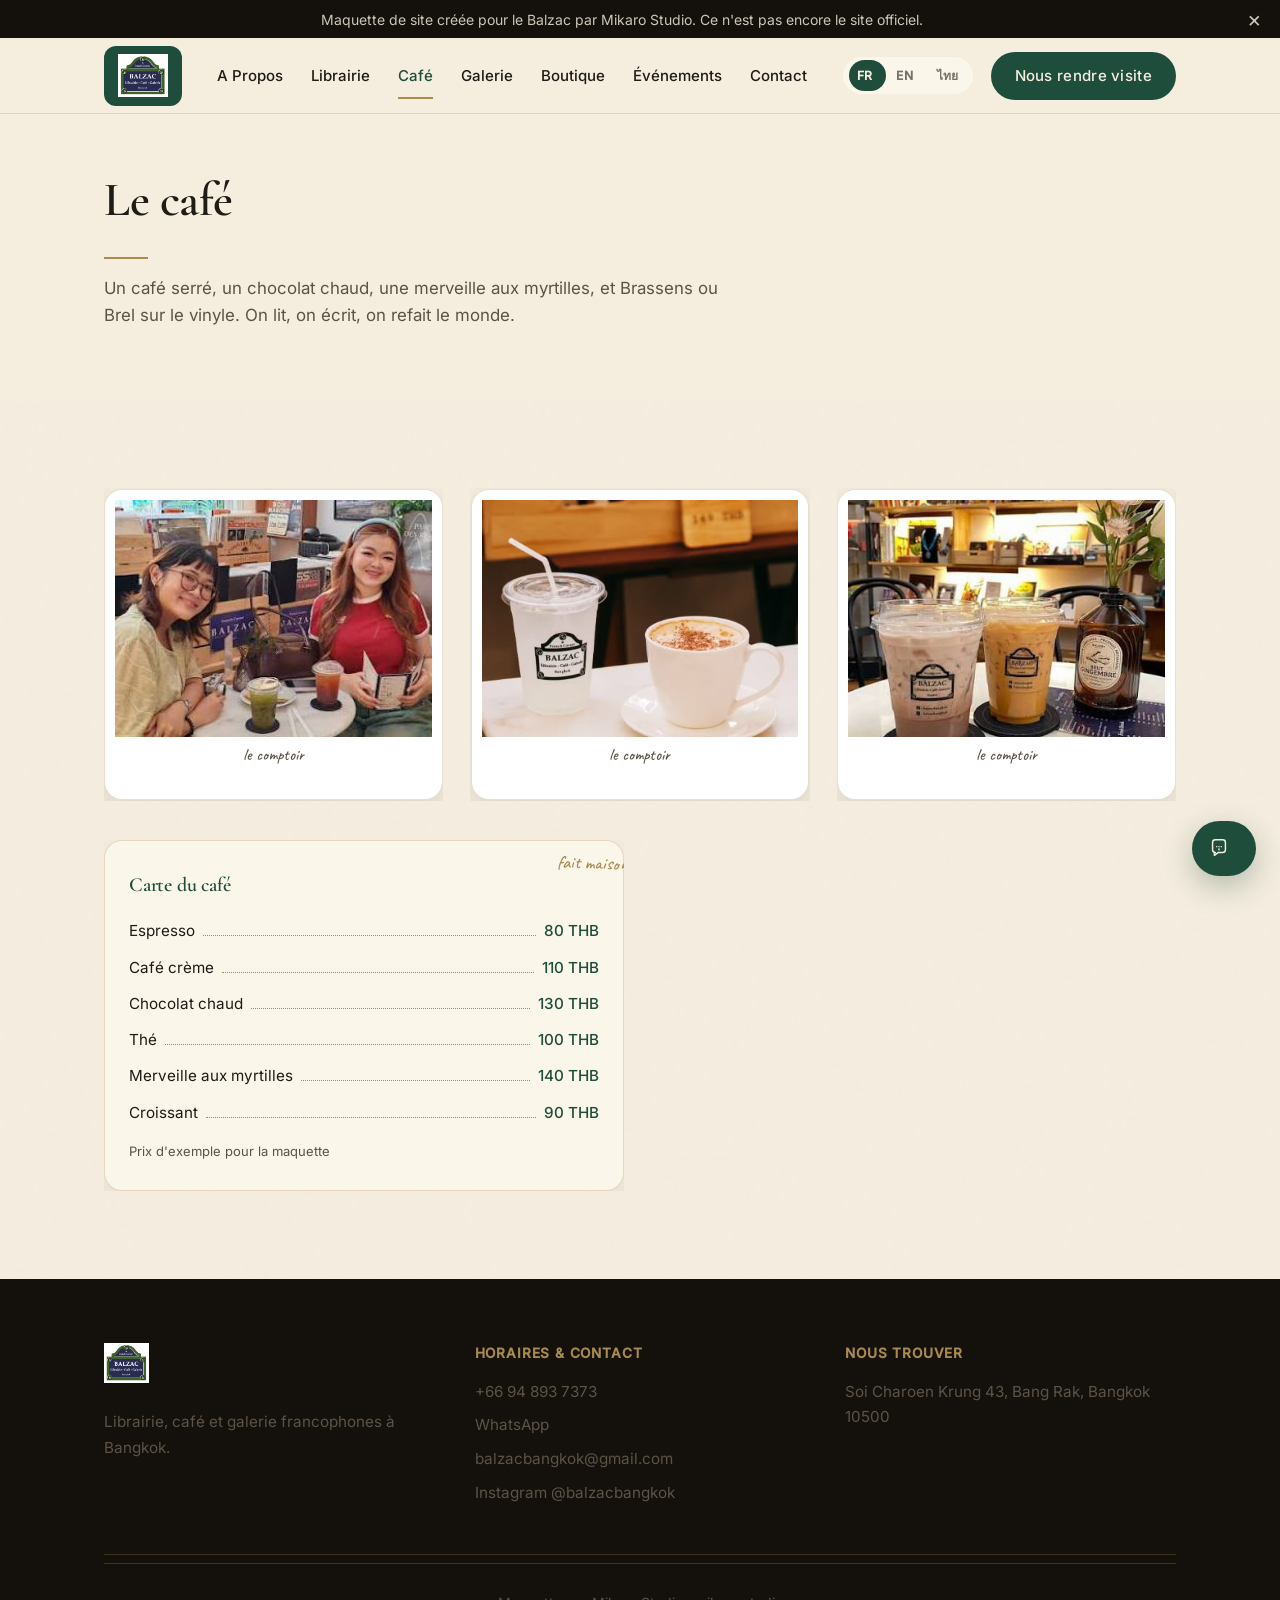
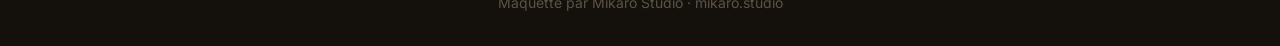
==== commit 395544c7: "Balzac v2: gallery-wall art direction, boutique page, and hero fix. Rework the preview with polaroid" ====
--- a/cafe.html
+++ b/cafe.html
@@ -22,8 +22,8 @@
 
 <header class="site-header">
   <div class="header-inner">
-    <a href="index.html" class="brand-chip logo-missing" aria-label="Balzac Bangkok">
-      <span class="brand-chip-text"><span class="name">BALZAC</span><span class="sub">LIBRAIRIE &middot; CAF&Eacute; &middot; GALERIE</span></span>
+    <a href="index.html" class="brand-chip" aria-label="Balzac Bangkok">
+      <img src="assets/img/logo.png" alt="" class="brand-chip-logo" data-i18n-alt="alt.logo" data-fallback width="140" height="44" decoding="async">
     </a>
     <div class="nav-drawer">
       <button type="button" class="drawer-close" aria-label="Close menu" data-i18n-aria-label="drawer.close"><svg viewBox="0 0 24 24" fill="none" aria-hidden="true"><path d="M6 6l12 12M18 6L6 18" stroke="currentColor" stroke-width="2" stroke-linecap="round"></path></svg></button>
@@ -33,6 +33,7 @@
           <li><a href="librairie.html" data-i18n="nav.librairie">Librairie</a></li>
           <li><a href="cafe.html" data-i18n="nav.cafe">Caf&eacute;</a></li>
           <li><a href="galerie.html" data-i18n="nav.galerie">Galerie</a></li>
+          <li><a href="boutique.html" data-i18n="nav.boutique">Boutique</a></li>
           <li><a href="events.html" data-i18n="nav.events">&Eacute;v&eacute;nements</a></li>
           <li><a href="contact.html" data-i18n="nav.contact">Contact</a></li>
         </ul>
@@ -64,11 +65,23 @@
 
   <section class="cafe-section">
     <div class="container">
-      <div class="cafe-layout">
-        <div class="cafe-frame media-frame" data-reveal data-curtain>
-          <img class="frame-img" src="assets/img/cafe1.jpeg" alt="" data-i18n-alt="alt.cafe" data-fallback loading="lazy" decoding="async">
+      <div class="cafe-spread stagger">
+        <div class="polaroid polaroid--r-1" data-reveal data-curtain>
+          <span class="polaroid-photo"><img class="frame-img" src="assets/img/cafe1.jpg" alt="" data-i18n-alt="alt.cafe" data-fallback loading="lazy" decoding="async"></span>
+          <span class="polaroid-caption" data-i18n="cap.cafe">le comptoir</span>
         </div>
+        <div class="polaroid polaroid--r1" data-reveal data-curtain>
+          <span class="polaroid-photo"><img class="frame-img" src="assets/img/cafe2.jpg" alt="" data-i18n-alt="alt.cafe" data-fallback loading="lazy" decoding="async"></span>
+          <span class="polaroid-caption" data-i18n="cap.cafe">le comptoir</span>
+        </div>
+        <div class="polaroid polaroid--r-2" data-reveal data-curtain>
+          <span class="polaroid-photo"><img class="frame-img" src="assets/img/cafe3.jpg" alt="" data-i18n-alt="alt.cafe" data-fallback loading="lazy" decoding="async"></span>
+          <span class="polaroid-caption" data-i18n="cap.cafe">le comptoir</span>
+        </div>
+      </div>
+      <div class="cafe-layout-wrap">
         <div class="cafe-menu-card" data-reveal="scale">
+          <span class="marginalia marginalia--menu" data-i18n-skip aria-hidden="true">fait maison</span>
           <h3 data-i18n="c.menu.title">Carte du caf&eacute;</h3>
           <div class="cafe-menu-list">
             <div class="cafe-menu-row"><span class="name" data-i18n="c.item1">Espresso</span><span class="leader" aria-hidden="true"></span><span class="price">80 THB</span></div>
@@ -89,7 +102,7 @@
   <div class="container">
     <div class="footer-grid">
       <div class="footer-col">
-        <a href="index.html" class="footer-logo logo-missing" aria-label="Balzac Bangkok"><span class="footer-logo-text"><span class="name">BALZAC</span><span class="sub">LIBRAIRIE &middot; CAF&Eacute; &middot; GALERIE</span></span></a>
+        <a href="index.html" class="footer-logo" aria-label="Balzac Bangkok"><img src="assets/img/logo.png" alt="" class="footer-logo-img" data-i18n-alt="alt.logo" data-fallback width="120" height="40" decoding="async"></a>
         <p data-i18n="f.tag">Librairie, caf&eacute; et galerie francophones &agrave; Bangkok.</p>
       </div>
       <div class="footer-col">
--- a/assets/css/main.css
+++ b/assets/css/main.css
@@ -51,6 +51,14 @@
   font-weight: 600;
   font-display: swap;
   src: url("../../fonts/ibm-plex-sans-thai-600.woff2") format("woff2");
+}
+
+@font-face {
+  font-family: "Caveat";
+  font-style: normal;
+  font-weight: 500;
+  font-display: swap;
+  src: url("../../fonts/caveat-500-latin.woff2") format("woff2");
 }
 
 /* ==========================================================================
@@ -3315,3 +3323,575 @@
   font-style: italic;
   color: var(--gold);
 }
+
+/* ==========================================================================
+   Balzac v2: gallery wall, polaroids, hero, boutique
+   ========================================================================== */
+
+:root {
+  --font-accent: "Caveat", cursive;
+}
+
+.chapter-prefix,
+.chapter-eyebrow .chapter-prefix {
+  color: var(--gold);
+}
+
+.chapter-eyebrow {
+  letter-spacing: 0.14em;
+}
+
+.marginalia {
+  position: absolute;
+  font-family: var(--font-accent);
+  font-size: 1.15rem;
+  color: var(--gold);
+  pointer-events: none;
+  z-index: 2;
+  line-height: 1.1;
+}
+
+.marginalia--board {
+  top: -8px;
+  right: 12px;
+  transform: rotate(4deg);
+}
+
+.marginalia--reviews {
+  bottom: 8px;
+  right: 24px;
+  transform: rotate(-3deg);
+}
+
+.marginalia--menu {
+  top: 12px;
+  right: -4px;
+  transform: rotate(2deg);
+}
+
+.marginalia--prices {
+  top: -6px;
+  right: 8px;
+  transform: rotate(-2deg);
+}
+
+.polaroid {
+  display: block;
+  width: 100%;
+  margin: 0;
+  padding: 10px 10px 34px;
+  border: 1px solid var(--hairline);
+  background: #fff;
+  box-shadow: 0 10px 28px rgba(31, 27, 21, 0.12);
+  transform: rotate(var(--polaroid-rot, 0deg));
+  transition: transform 0.35s ease, box-shadow 0.35s ease;
+  cursor: pointer;
+  text-align: left;
+  font: inherit;
+  color: inherit;
+  overflow: hidden;
+  max-width: 100%;
+}
+
+button.polaroid {
+  appearance: none;
+}
+
+.polaroid:hover,
+.polaroid:focus-visible {
+  transform: rotate(0deg) translateY(-6px);
+  box-shadow: 0 16px 36px rgba(31, 27, 21, 0.16);
+  outline: none;
+}
+
+.polaroid--r-2 { --polaroid-rot: -2deg; }
+.polaroid--r-1 { --polaroid-rot: -1deg; }
+.polaroid--r1 { --polaroid-rot: 1deg; }
+.polaroid--r15 { --polaroid-rot: 1.5deg; }
+.polaroid--r2 { --polaroid-rot: 2deg; }
+.polaroid--r-3 { --polaroid-rot: -3deg; }
+
+.polaroid-photo {
+  display: block;
+  overflow: hidden;
+  aspect-ratio: 4 / 3;
+  background: var(--card);
+}
+
+.polaroid-photo .frame-img {
+  width: 100%;
+  height: 100%;
+  object-fit: cover;
+  display: block;
+}
+
+.polaroid-caption {
+  display: block;
+  margin-top: 8px;
+  padding: 0 2px;
+  font-family: var(--font-accent);
+  font-size: 1.05rem;
+  color: var(--muted);
+  text-align: center;
+  line-height: 1.2;
+}
+
+.hero-v2 {
+  padding: calc(var(--header-h) + 48px) 0 56px;
+  background: var(--paper);
+}
+
+.hero-v2-grid {
+  display: grid;
+  grid-template-columns: minmax(0, 1.05fr) minmax(0, 0.95fr);
+  gap: clamp(32px, 5vw, 72px);
+  align-items: center;
+}
+
+.hero-v2-text h1 {
+  font-family: var(--font-display);
+  font-size: clamp(2.4rem, 5vw, 4.6rem);
+  line-height: 1.05;
+  margin: 12px 0 20px;
+  max-width: 14ch;
+}
+
+.hero-v2-text .hero-sub {
+  max-width: 38rem;
+  margin-bottom: 28px;
+  color: var(--muted);
+  font-size: 1.05rem;
+  line-height: 1.65;
+}
+
+.hero-v2-text .hero-ctas {
+  display: flex;
+  flex-wrap: wrap;
+  gap: 12px;
+  margin-bottom: 28px;
+}
+
+.hero-v2-text .trust-bar {
+  margin: 0;
+  padding: 0;
+  list-style: none;
+}
+
+.hero-v2-stack {
+  position: relative;
+  min-height: clamp(320px, 42vw, 520px);
+  padding: 24px 20px 32px;
+}
+
+.hero-v2-offset {
+  position: relative;
+  width: min(100%, 420px);
+  margin-left: auto;
+  min-height: clamp(300px, 38vw, 480px);
+}
+
+.hero-v2-postcard {
+  position: relative;
+  z-index: 2;
+  width: min(100%, 360px);
+  margin-left: auto;
+}
+
+.hero-v2-postcard .polaroid-photo {
+  aspect-ratio: 3 / 4;
+}
+
+.hero-v2-peek {
+  position: absolute;
+  left: 0;
+  bottom: 12px;
+  z-index: 1;
+  width: min(58%, 220px);
+}
+
+.par-avion-chip {
+  position: absolute;
+  top: 18px;
+  left: 14px;
+  z-index: 3;
+  padding: 4px 10px;
+  border: 1px solid var(--gold);
+  color: var(--gold);
+  font-size: 0.62rem;
+  letter-spacing: 0.18em;
+  text-transform: uppercase;
+  background: rgba(251, 246, 234, 0.92);
+}
+
+.ex-libris {
+  position: absolute;
+  right: -10px;
+  bottom: 48px;
+  z-index: 4;
+  width: 72px;
+  height: 72px;
+  color: var(--gold);
+}
+
+.ex-libris-ring {
+  fill: none;
+  stroke: currentColor;
+  stroke-width: 1;
+}
+
+.ex-libris-b {
+  font-family: var(--font-display);
+  font-size: 22px;
+  font-weight: 600;
+  fill: currentColor;
+}
+
+.ex-libris-label {
+  font-family: var(--font-accent);
+  font-size: 7px;
+  fill: currentColor;
+  letter-spacing: 0.08em;
+}
+
+.gallery-wall-section {
+  padding: 72px 0;
+  overflow: hidden;
+}
+
+.gallery-wall-frame {
+  margin-top: 28px;
+  padding: clamp(20px, 4vw, 36px);
+  background: var(--card);
+  border: 3px double var(--hairline);
+}
+
+.gallery-wall-grid {
+  display: grid;
+  grid-template-columns: repeat(12, minmax(0, 1fr));
+  gap: clamp(14px, 2vw, 22px);
+  align-items: center;
+  max-width: 100%;
+}
+
+.gallery-wall-grid .polaroid:nth-child(1) {
+  grid-column: 1 / span 4;
+  justify-self: start;
+  width: min(100%, 220px);
+}
+
+.gallery-wall-grid .polaroid:nth-child(2) {
+  grid-column: 4 / span 3;
+  justify-self: center;
+  width: min(100%, 180px);
+  margin-top: 24px;
+}
+
+.gallery-wall-grid .polaroid:nth-child(3) {
+  grid-column: 7 / span 4;
+  justify-self: end;
+  width: min(100%, 240px);
+}
+
+.gallery-wall-grid .polaroid:nth-child(4) {
+  grid-column: 2 / span 3;
+  justify-self: start;
+  width: min(100%, 190px);
+  margin-top: -8px;
+}
+
+.gallery-wall-grid .polaroid:nth-child(5) {
+  grid-column: 9 / span 3;
+  justify-self: end;
+  width: min(100%, 170px);
+  margin-top: 12px;
+}
+
+.boutique-teaser {
+  padding: 64px 0;
+}
+
+.boutique-teaser-inner {
+  display: grid;
+  grid-template-columns: auto 1fr auto;
+  gap: clamp(20px, 4vw, 40px);
+  align-items: center;
+}
+
+.boutique-teaser-photos {
+  display: flex;
+  gap: 16px;
+  align-items: center;
+}
+
+.boutique-teaser-photos .polaroid {
+  width: 140px;
+}
+
+.boutique-teaser-copy h2 {
+  font-family: var(--font-display);
+  font-size: clamp(1.6rem, 3vw, 2.2rem);
+  margin: 0 0 8px;
+}
+
+.week-section {
+  position: relative;
+}
+
+.week-board {
+  position: relative;
+}
+
+.week-visual {
+  margin-top: 32px;
+  display: flex;
+  justify-content: flex-end;
+}
+
+.week-visual .polaroid {
+  width: min(100%, 240px);
+}
+
+.lib-spread-section {
+  padding: 48px 0 64px;
+}
+
+.lib-spread {
+  display: grid;
+  grid-template-columns: minmax(0, 1fr) minmax(0, 1fr);
+  gap: clamp(32px, 5vw, 64px);
+  align-items: start;
+}
+
+.lib-spread-photos {
+  display: grid;
+  gap: 24px;
+}
+
+.lib-spread-photos .polaroid:nth-child(1) {
+  width: min(100%, 320px);
+}
+
+.lib-spread-photos .polaroid:nth-child(2) {
+  width: min(100%, 280px);
+  margin-left: auto;
+}
+
+.lib-index {
+  display: flex;
+  flex-direction: column;
+  gap: 0;
+  margin-top: 12px;
+}
+
+.lib-index-row {
+  display: grid;
+  grid-template-columns: auto 1fr;
+  align-items: baseline;
+  gap: 12px;
+  width: 100%;
+  padding: 14px 0;
+  border: 0;
+  border-bottom: 1px dotted var(--hairline);
+  background: none;
+  cursor: pointer;
+  text-align: left;
+  font-family: var(--font-display);
+  font-size: clamp(1.25rem, 2.2vw, 1.65rem);
+  color: var(--ink);
+}
+
+.lib-index-row:hover,
+.lib-index-row:focus-visible {
+  color: var(--emerald);
+  outline: none;
+}
+
+.lib-index-leader {
+  border-bottom: 1px dotted var(--gold);
+  min-width: 24px;
+  transform: translateY(-4px);
+}
+
+.cafe-spread {
+  display: grid;
+  grid-template-columns: repeat(3, minmax(0, 1fr));
+  gap: clamp(16px, 3vw, 28px);
+  margin-bottom: 40px;
+}
+
+.cafe-spread .polaroid {
+  width: 100%;
+}
+
+.cafe-layout-wrap {
+  position: relative;
+}
+
+.cafe-menu-card {
+  position: relative;
+  max-width: 520px;
+}
+
+.gallery-trio {
+  display: grid;
+  grid-template-columns: repeat(3, minmax(0, 1fr));
+  gap: clamp(16px, 3vw, 28px);
+  margin-bottom: 40px;
+}
+
+.events-duo {
+  display: grid;
+  grid-template-columns: repeat(2, minmax(0, 1fr));
+  gap: clamp(16px, 3vw, 28px);
+  margin-top: 32px;
+  margin-bottom: 24px;
+}
+
+.boutique-section {
+  padding: 48px 0 72px;
+}
+
+.shop-grid {
+  display: grid;
+  grid-template-columns: repeat(3, minmax(0, 1fr));
+  gap: clamp(20px, 3vw, 32px);
+  margin-top: 40px;
+}
+
+.shop-product {
+  position: relative;
+  display: flex;
+  flex-direction: column;
+  gap: 14px;
+}
+
+.shop-product .polaroid {
+  cursor: default;
+}
+
+.shop-product .polaroid:hover,
+.shop-product .polaroid:focus-visible {
+  transform: rotate(var(--polaroid-rot, 0deg));
+  box-shadow: 0 10px 28px rgba(31, 27, 21, 0.12);
+}
+
+.shop-product h3 {
+  font-family: var(--font-display);
+  font-size: 1.2rem;
+  font-weight: 600;
+  margin: 0;
+  line-height: 1.35;
+}
+
+.shop-test-note {
+  margin-top: 36px;
+  color: var(--muted);
+  font-size: 0.92rem;
+  max-width: 52rem;
+}
+
+.brand-chip-logo,
+.footer-logo-img {
+  display: block;
+  height: 44px;
+  width: auto;
+  max-width: 160px;
+  object-fit: contain;
+}
+
+.footer-logo-img {
+  height: 40px;
+  margin-bottom: 12px;
+}
+
+@media (max-width: 1024px) {
+  .hero-v2-grid {
+    grid-template-columns: 1fr;
+  }
+
+  .hero-v2-offset {
+    margin: 0 auto;
+  }
+
+  .hero-v2-text h1 {
+    max-width: none;
+  }
+
+  .boutique-teaser-inner {
+    grid-template-columns: 1fr;
+    text-align: center;
+  }
+
+  .boutique-teaser-photos {
+    justify-content: center;
+  }
+
+  .shop-grid {
+    grid-template-columns: repeat(2, minmax(0, 1fr));
+  }
+}
+
+@media (max-width: 768px) {
+  .lib-spread {
+    grid-template-columns: 1fr;
+  }
+
+  .lib-spread-photos .polaroid:nth-child(2) {
+    margin-left: 0;
+  }
+
+  .cafe-spread,
+  .gallery-trio {
+    grid-template-columns: 1fr 1fr;
+  }
+
+  .gallery-wall-grid {
+    grid-template-columns: repeat(6, minmax(0, 1fr));
+  }
+
+  .gallery-wall-grid .polaroid:nth-child(1) { grid-column: 1 / span 3; }
+  .gallery-wall-grid .polaroid:nth-child(2) { grid-column: 4 / span 3; margin-top: 0; }
+  .gallery-wall-grid .polaroid:nth-child(3) { grid-column: 1 / span 4; }
+  .gallery-wall-grid .polaroid:nth-child(4) { grid-column: 3 / span 4; }
+  .gallery-wall-grid .polaroid:nth-child(5) { grid-column: 2 / span 4; }
+}
+
+@media (max-width: 640px) {
+  .shop-grid,
+  .cafe-spread,
+  .gallery-trio,
+  .events-duo {
+    grid-template-columns: 1fr;
+  }
+
+  .gallery-wall-grid {
+    grid-template-columns: 1fr 1fr;
+    gap: 12px;
+  }
+
+  .gallery-wall-grid .polaroid:nth-child(n) {
+    grid-column: auto;
+    width: 100%;
+    margin-top: 0;
+  }
+
+  .boutique-teaser-photos .polaroid {
+    width: 120px;
+  }
+
+  .hero-v2-stack {
+    min-height: 280px;
+    padding-inline: 0;
+  }
+}
+
+@media (prefers-reduced-motion: reduce) {
+  .polaroid {
+    transition: none;
+  }
+
+  .polaroid:hover,
+  .polaroid:focus-visible {
+    transform: rotate(var(--polaroid-rot, 0deg));
+  }
+}
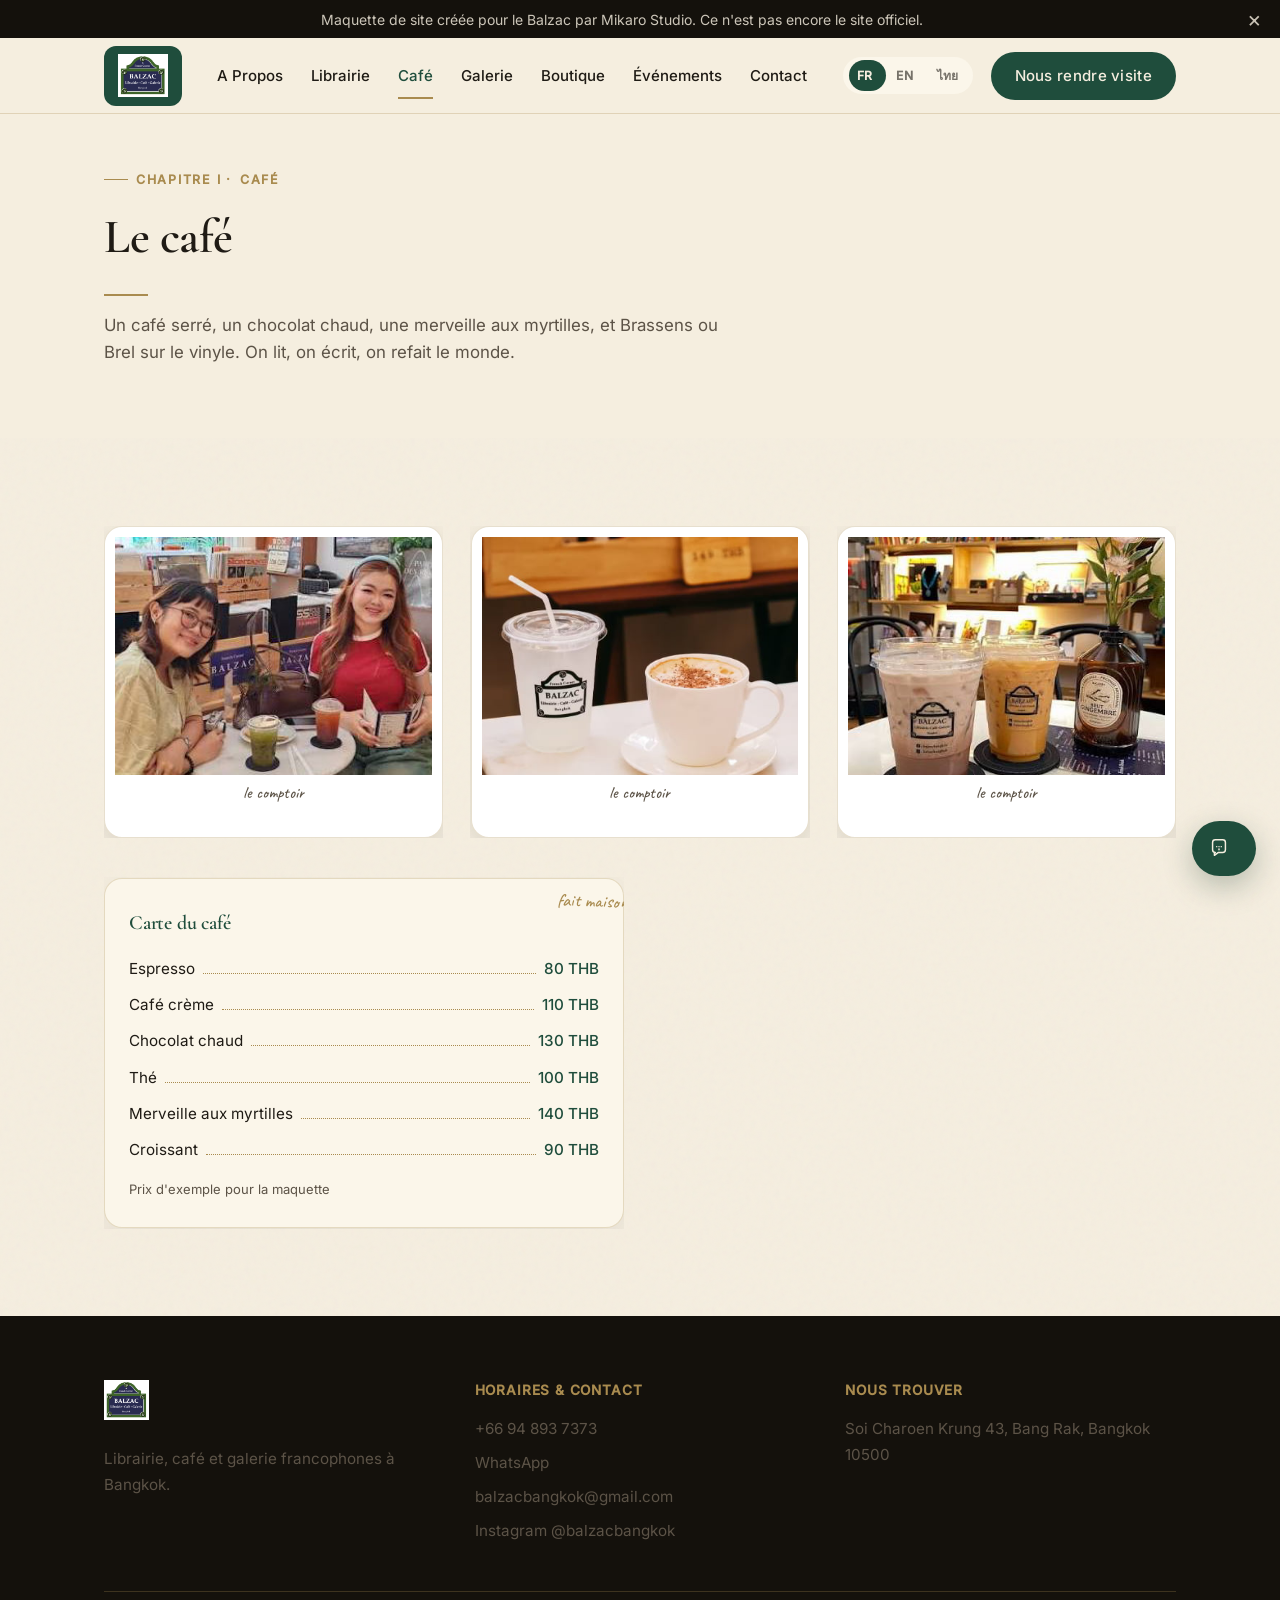
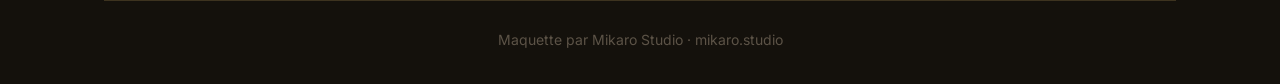
==== commit f65c7664: "Balzac v3: hero orphan fix, chapter order, gallery grid polish. Remove duplicate about header and or" ====
--- a/cafe.html
+++ b/cafe.html
@@ -56,6 +56,7 @@
   <section class="page-hero">
     <div class="container">
       <div class="section-head" data-reveal>
+        <p class="eyebrow chapter-eyebrow"><span class="chapter-prefix" data-i18n-skip>Chapitre I · </span><span data-i18n="nav.cafe">Caf&eacute;</span></p>
         <h1 data-i18n="c.h1">Le caf&eacute;</h1>
         <div class="brass-line"></div>
         <p class="section-sub" data-i18n="c.p">Un caf&eacute; serr&eacute;, un chocolat chaud, une merveille aux myrtilles, et Brassens ou Brel sur le vinyle. On lit, on &eacute;crit, on refait le monde.</p>
--- a/assets/css/main.css
+++ b/assets/css/main.css
@@ -1515,10 +1515,11 @@
   background: var(--ink);
   border: 1px solid var(--gold);
   border-radius: 20px;
-  padding: 48px 32px;
+  padding: 48px 32px 32px;
   color: var(--paper);
   position: relative;
   box-shadow: var(--shadow-soft);
+  overflow: visible;
 }
 
 .week-board::before {
@@ -3005,6 +3006,7 @@
 
 .about-section {
   background: var(--paper);
+  padding: 56px 0 64px;
 }
 
 .about-text {
@@ -3039,7 +3041,7 @@
 
 .quote-band {
   background: var(--ink);
-  padding: 48px 24px;
+  padding: 56px 24px;
   text-align: center;
 }
 
@@ -3555,7 +3557,6 @@
 
 .gallery-wall-section {
   padding: 72px 0;
-  overflow: hidden;
 }
 
 .gallery-wall-frame {
@@ -3568,42 +3569,76 @@
 .gallery-wall-grid {
   display: grid;
   grid-template-columns: repeat(12, minmax(0, 1fr));
-  gap: clamp(14px, 2vw, 22px);
-  align-items: center;
+  gap: 24px;
+  align-items: start;
   max-width: 100%;
 }
 
 .gallery-wall-grid .polaroid:nth-child(1) {
   grid-column: 1 / span 4;
-  justify-self: start;
-  width: min(100%, 220px);
+  grid-row: 1;
 }
 
 .gallery-wall-grid .polaroid:nth-child(2) {
-  grid-column: 4 / span 3;
-  justify-self: center;
-  width: min(100%, 180px);
-  margin-top: 24px;
+  grid-column: 5 / span 4;
+  grid-row: 1;
 }
 
 .gallery-wall-grid .polaroid:nth-child(3) {
-  grid-column: 7 / span 4;
-  justify-self: end;
-  width: min(100%, 240px);
+  grid-column: 9 / span 4;
+  grid-row: 1;
 }
 
 .gallery-wall-grid .polaroid:nth-child(4) {
-  grid-column: 2 / span 3;
-  justify-self: start;
-  width: min(100%, 190px);
-  margin-top: -8px;
+  grid-column: 2 / span 5;
+  grid-row: 2;
 }
 
 .gallery-wall-grid .polaroid:nth-child(5) {
-  grid-column: 9 / span 3;
-  justify-self: end;
-  width: min(100%, 170px);
-  margin-top: 12px;
+  grid-column: 7 / span 5;
+  grid-row: 2;
+}
+
+.gallery-wall-grid .polaroid {
+  width: 100%;
+  max-width: none;
+  justify-self: stretch;
+}
+
+.hero-v2-postcard-mobile {
+  display: none;
+}
+
+.hero-v2-postcard-mobile .polaroid-photo {
+  aspect-ratio: 3 / 4;
+}
+
+body.page-home .hero-v2-text .hero-cascade-item {
+  opacity: 0;
+  transform: translateY(14px);
+}
+
+body.page-home .hero-v2-text.is-visible .hero-cascade-item,
+body.page-home .hero-v2-text .hero-cascade-item.hero-delay-1 {
+  animation: hero-cascade-in 0.7s var(--ease) forwards;
+}
+
+body.page-home .hero-v2-text.is-visible .hero-delay-1,
+body.page-home .hero-v2-text .hero-delay-1 { animation-delay: 0ms; }
+body.page-home .hero-v2-text.is-visible .hero-delay-2,
+body.page-home .hero-v2-text .hero-delay-2 { animation-delay: 80ms; }
+body.page-home .hero-v2-text.is-visible .hero-delay-3,
+body.page-home .hero-v2-text .hero-delay-3 { animation-delay: 160ms; }
+body.page-home .hero-v2-text.is-visible .hero-delay-4,
+body.page-home .hero-v2-text .hero-delay-4 { animation-delay: 240ms; }
+body.page-home .hero-v2-text.is-visible .hero-delay-5,
+body.page-home .hero-v2-text .hero-delay-5 { animation-delay: 320ms; }
+
+@keyframes hero-cascade-in {
+  to {
+    opacity: 1;
+    transform: translateY(0);
+  }
 }
 
 .boutique-teaser {
@@ -3635,20 +3670,6 @@
 
 .week-section {
   position: relative;
-}
-
-.week-board {
-  position: relative;
-}
-
-.week-visual {
-  margin-top: 32px;
-  display: flex;
-  justify-content: flex-end;
-}
-
-.week-visual .polaroid {
-  width: min(100%, 240px);
 }
 
 .lib-spread-section {
@@ -3829,6 +3850,50 @@
   .shop-grid {
     grid-template-columns: repeat(2, minmax(0, 1fr));
   }
+
+  .gallery-wall-grid .polaroid:nth-child(1) { grid-column: 1 / span 6; grid-row: 1; }
+  .gallery-wall-grid .polaroid:nth-child(2) { grid-column: 7 / span 6; grid-row: 1; }
+  .gallery-wall-grid .polaroid:nth-child(3) { grid-column: 1 / span 12; grid-row: 2; max-width: 320px; justify-self: center; }
+  .gallery-wall-grid .polaroid:nth-child(4) { grid-column: 1 / span 6; grid-row: 3; }
+  .gallery-wall-grid .polaroid:nth-child(5) { grid-column: 7 / span 6; grid-row: 3; }
+}
+
+@media (max-width: 899px) {
+  .hero-v2-postcard-mobile {
+    display: block;
+    width: min(100%, 360px);
+    margin: 0 auto 28px;
+  }
+
+  .hero-v2-stack--desktop {
+    display: none;
+  }
+
+  .hero-v2-grid {
+    display: flex;
+    flex-direction: column;
+  }
+
+  .hero-v2-text .hero-ctas {
+    flex-direction: column;
+  }
+
+  .hero-v2-text .hero-ctas .btn {
+    width: 100%;
+    min-height: 48px;
+  }
+}
+
+@media (min-width: 900px) {
+  .hero-v2-postcard-mobile {
+    display: none;
+  }
+
+  body.page-home .hero-v2-text .hero-cascade-item {
+    opacity: 1;
+    transform: none;
+    animation: none;
+  }
 }
 
 @media (max-width: 768px) {
@@ -3844,16 +3909,6 @@
   .gallery-trio {
     grid-template-columns: 1fr 1fr;
   }
-
-  .gallery-wall-grid {
-    grid-template-columns: repeat(6, minmax(0, 1fr));
-  }
-
-  .gallery-wall-grid .polaroid:nth-child(1) { grid-column: 1 / span 3; }
-  .gallery-wall-grid .polaroid:nth-child(2) { grid-column: 4 / span 3; margin-top: 0; }
-  .gallery-wall-grid .polaroid:nth-child(3) { grid-column: 1 / span 4; }
-  .gallery-wall-grid .polaroid:nth-child(4) { grid-column: 3 / span 4; }
-  .gallery-wall-grid .polaroid:nth-child(5) { grid-column: 2 / span 4; }
 }
 
 @media (max-width: 640px) {
@@ -3865,23 +3920,19 @@
   }
 
   .gallery-wall-grid {
-    grid-template-columns: 1fr 1fr;
-    gap: 12px;
+    grid-template-columns: 1fr;
+    gap: 20px;
   }
 
   .gallery-wall-grid .polaroid:nth-child(n) {
-    grid-column: auto;
-    width: 100%;
-    margin-top: 0;
+    grid-column: 1 / -1;
+    grid-row: auto;
+    max-width: none;
+    justify-self: stretch;
   }
 
   .boutique-teaser-photos .polaroid {
     width: 120px;
-  }
-
-  .hero-v2-stack {
-    min-height: 280px;
-    padding-inline: 0;
   }
 }
 
@@ -3894,4 +3945,10 @@
   .polaroid:focus-visible {
     transform: rotate(var(--polaroid-rot, 0deg));
   }
-}
+
+  body.page-home .hero-v2-text .hero-cascade-item {
+    opacity: 1;
+    transform: none;
+    animation: none;
+  }
+}
